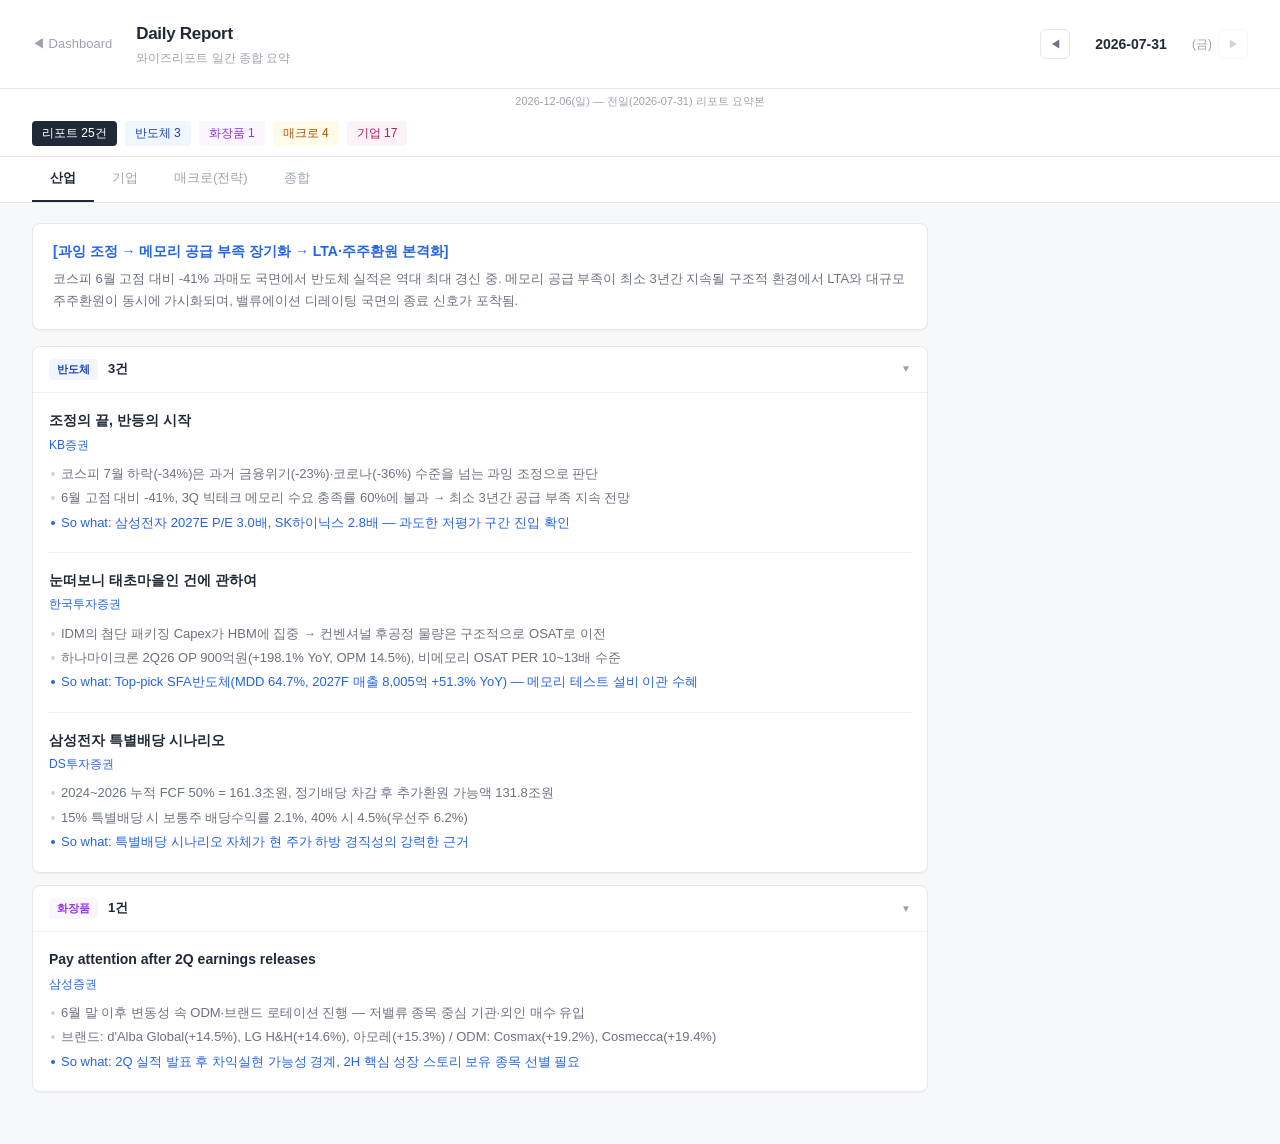
==== report.html @ 27e04c1b "daily-report: 07-31 통신·기타기업 제거 + date-note 오늘날짜 표시 Co-Authored-By: Claude Opus 4.6 <noreply@anthropi" ====
<!DOCTYPE html>
<html lang="ko">
<head>
<meta charset="UTF-8">
<meta name="viewport" content="width=device-width, initial-scale=1.0">
<title>Daily Report | Reverent Partners</title>
<style>
:root {
  --bg: #f7f8fa;
  --bg-white: #ffffff;
  --border: #e5e7eb;
  --border-light: #f0f1f3;
  --text: #1f2937;
  --text-secondary: #6b7280;
  --text-light: #9ca3af;
  --accent: #2563eb;
  --accent-light: #eff6ff;
  --accent-border: #bfdbfe;
  --red: #dc2626;
  --green: #16a34a;
  --tag-semi: #1e40af;
  --tag-semi-bg: #eff6ff;
  --tag-cosmetics: #9333ea;
  --tag-cosmetics-bg: #faf5ff;
  --tag-telecom: #0d9488;
  --tag-telecom-bg: #f0fdfa;
  --tag-macro: #b45309;
  --tag-macro-bg: #fffbeb;
  --tag-company: #be185d;
  --tag-company-bg: #fdf2f8;
  --shadow-sm: 0 1px 2px rgba(0,0,0,0.04);
  --shadow: 0 1px 3px rgba(0,0,0,0.06), 0 1px 2px rgba(0,0,0,0.04);
  --radius: 8px;
}

* { margin: 0; padding: 0; box-sizing: border-box; }

body {
  font-family: -apple-system, BlinkMacSystemFont, 'Segoe UI', 'Noto Sans KR', sans-serif;
  background: var(--bg);
  color: var(--text);
  min-height: 100vh;
  line-height: 1.6;
  -webkit-font-smoothing: antialiased;
}

::-webkit-scrollbar { width: 5px; }
::-webkit-scrollbar-track { background: transparent; }
::-webkit-scrollbar-thumb { background: #d1d5db; border-radius: 3px; }

.header {
  background: var(--bg-white);
  border-bottom: 1px solid var(--border);
  padding: 20px 32px;
  display: flex;
  align-items: center;
  gap: 24px;
  position: sticky;
  top: 0;
  z-index: 100;
}
.header h1 { font-size: 17px; font-weight: 700; color: var(--text); letter-spacing: -0.3px; }
.header .subtitle { font-size: 12px; color: var(--text-light); margin-top: 2px; }
.back-link {
  font-size: 13px;
  color: var(--text-light);
  text-decoration: none;
  display: flex;
  align-items: center;
  gap: 4px;
}
.back-link:hover { color: var(--accent); }

.date-nav {
  display: flex;
  align-items: center;
  gap: 6px;
  margin-left: auto;
}
.date-nav button {
  background: var(--bg-white);
  border: 1px solid var(--border);
  color: var(--text-secondary);
  width: 30px; height: 30px;
  border-radius: 6px;
  cursor: pointer;
  font-size: 11px;
  display: flex;
  align-items: center;
  justify-content: center;
  transition: all 0.15s;
}
.date-nav button:hover { background: var(--bg); border-color: #d1d5db; }
.date-nav button:disabled { opacity: 0.3; cursor: default; }
.date-nav .current-date { font-size: 14px; font-weight: 600; color: var(--text); min-width: 110px; text-align: center; }
.date-nav .day-label { font-size: 12px; color: var(--text-light); }
.date-note { font-size: 11px; color: var(--text-light); text-align: center; padding: 4px 32px 0; background: var(--bg-white); }

.report-meta {
  padding: 10px 32px;
  background: var(--bg-white);
  border-bottom: 1px solid var(--border);
  display: flex;
  align-items: center;
  gap: 8px;
  flex-wrap: wrap;
}
.count-badge {
  display: inline-flex;
  align-items: center;
  padding: 3px 10px;
  border-radius: 4px;
  font-size: 12px;
  font-weight: 500;
}
.count-badge.total { background: var(--text); color: #fff; }
.count-badge.semi { background: var(--tag-semi-bg); color: var(--tag-semi); }
.count-badge.cosmetics { background: var(--tag-cosmetics-bg); color: var(--tag-cosmetics); }
.count-badge.telecom { background: var(--tag-telecom-bg); color: var(--tag-telecom); }
.count-badge.macro { background: var(--tag-macro-bg); color: var(--tag-macro); }
.count-badge.company { background: var(--tag-company-bg); color: var(--tag-company); }

.tabs {
  display: flex; gap: 0;
  padding: 0 32px;
  background: var(--bg-white);
  border-bottom: 1px solid var(--border);
}
.tab {
  padding: 11px 18px;
  font-size: 13px;
  font-weight: 500;
  color: var(--text-light);
  cursor: pointer;
  border-bottom: 2px solid transparent;
  transition: all 0.15s;
  user-select: none;
}
.tab:hover { color: var(--text-secondary); }
.tab.active { color: var(--text); border-bottom-color: var(--text); font-weight: 600; }

.content { padding: 20px 32px 40px; max-width: 960px; }
.tab-panel { display: none; }
.tab-panel.active { display: block; }

.theme-bar {
  background: var(--bg-white);
  border: 1px solid var(--border);
  border-radius: var(--radius);
  padding: 16px 20px;
  margin-bottom: 16px;
  box-shadow: var(--shadow-sm);
}
.theme-bar .themes { font-size: 14px; font-weight: 700; color: var(--accent); margin-bottom: 6px; }
.theme-bar .overview { font-size: 13px; color: var(--text-secondary); line-height: 1.7; }

.section-card {
  background: var(--bg-white);
  border: 1px solid var(--border);
  border-radius: var(--radius);
  margin-bottom: 12px;
  overflow: hidden;
  box-shadow: var(--shadow-sm);
}
.section-card .card-header {
  padding: 12px 16px;
  border-bottom: 1px solid var(--border-light);
  display: flex;
  align-items: center;
  gap: 10px;
  cursor: pointer;
  user-select: none;
  transition: background 0.1s;
}
.card-header:hover { background: var(--bg); }

.sector-tag {
  padding: 2px 8px; border-radius: 4px;
  font-size: 11px; font-weight: 600;
}
.sector-tag.semi { background: var(--tag-semi-bg); color: var(--tag-semi); }
.sector-tag.cosmetics { background: var(--tag-cosmetics-bg); color: var(--tag-cosmetics); }
.sector-tag.telecom { background: var(--tag-telecom-bg); color: var(--tag-telecom); }
.sector-tag.macro { background: var(--tag-macro-bg); color: var(--tag-macro); }
.sector-tag.company { background: var(--tag-company-bg); color: var(--tag-company); }
.sector-tag.featured { background: var(--accent-light); color: var(--accent); }

.card-title { font-size: 13px; font-weight: 600; color: var(--text); flex: 1; }
.toggle-icon { color: var(--text-light); font-size: 10px; transition: transform 0.2s; }
.section-card.collapsed .toggle-icon { transform: rotate(-90deg); }
.section-card.collapsed .card-body { display: none; }
.card-body { padding: 16px; }

.report-item { margin-bottom: 16px; padding-bottom: 16px; border-bottom: 1px solid var(--border-light); }
.report-item:last-child { margin-bottom: 0; border-bottom: none; padding-bottom: 0; }
.report-title { font-size: 14px; font-weight: 600; color: var(--text); margin-bottom: 4px; }
.report-source { font-size: 12px; color: var(--accent); margin-bottom: 8px; }
.bullet {
  font-size: 13px; color: var(--text-secondary);
  padding-left: 12px; position: relative;
  margin-bottom: 3px; line-height: 1.65;
}
.bullet::before {
  content: ''; position: absolute; left: 2px; top: 9px;
  width: 4px; height: 4px; border-radius: 50%; background: #d1d5db;
}
.bullet.so-what { color: var(--accent); font-weight: 500; }
.bullet.so-what::before { background: var(--accent); }

.featured-stock {
  background: var(--bg); border: 1px solid var(--border-light);
  border-radius: 6px; padding: 14px 16px; margin-bottom: 10px;
}
.featured-stock:last-child { margin-bottom: 0; }
.stock-header { display: flex; align-items: center; gap: 8px; margin-bottom: 8px; flex-wrap: wrap; }
.stock-name { font-size: 14px; font-weight: 700; color: var(--text); }
.stock-source { font-size: 12px; color: var(--text-light); }
.stock-opinion {
  font-size: 11px; font-weight: 600; color: var(--accent);
  background: var(--accent-light); border: 1px solid var(--accent-border);
  padding: 1px 8px; border-radius: 4px;
}
.stock-body { font-size: 13px; color: var(--text-secondary); line-height: 1.75; }

.other-stocks { width: 100%; font-size: 13px; border-collapse: collapse; }
.other-stocks td { padding: 8px 10px; border-bottom: 1px solid var(--border-light); vertical-align: top; }
.other-stocks tr:last-child td { border-bottom: none; }
.stock-col { font-weight: 600; color: var(--text); white-space: nowrap; width: 100px; }
.opinion-col { color: var(--accent); white-space: nowrap; width: 120px; font-size: 12px; }
.desc-col { color: var(--text-secondary); }

.key-messages, .interpretation, .watchlist {
  background: var(--bg-white); border: 1px solid var(--border);
  border-radius: var(--radius); padding: 18px 20px;
  margin-bottom: 12px; box-shadow: var(--shadow-sm);
}
.key-messages h3, .interpretation h3, .watchlist h3 {
  font-size: 13px; font-weight: 700; color: var(--text);
  margin-bottom: 14px; padding-bottom: 8px;
  border-bottom: 1px solid var(--border-light);
  text-transform: uppercase; letter-spacing: 0.3px;
}
.key-msg-item { margin-bottom: 14px; padding-left: 12px; border-left: 2px solid var(--border); }
.key-msg-item:last-child { margin-bottom: 0; }
.msg-title { font-size: 13px; font-weight: 600; color: var(--text); margin-bottom: 3px; }
.msg-body { font-size: 12px; color: var(--text-secondary); line-height: 1.65; }

.interp-item { margin-bottom: 12px; font-size: 13px; line-height: 1.7; color: var(--text-secondary); }
.interp-item:last-child { margin-bottom: 0; }
.interp-topic { font-weight: 600; color: var(--text); }

.checkpoints {
  margin-top: 14px; padding: 12px 14px;
  background: var(--accent-light); border-radius: 6px;
  border: 1px solid var(--accent-border);
}
.checkpoints h4 { font-size: 12px; font-weight: 600; color: var(--accent); margin-bottom: 8px; }
.checkpoint-item {
  font-size: 12px; color: var(--text-secondary);
  margin-bottom: 4px; padding-left: 10px;
  position: relative; line-height: 1.6;
}
.checkpoint-item::before {
  content: ''; position: absolute; left: 0; top: 8px;
  width: 4px; height: 4px; border-radius: 1px; background: var(--accent);
}

.watch-item {
  font-size: 13px; color: var(--text-secondary);
  margin-bottom: 6px; padding-left: 12px;
  position: relative; line-height: 1.6;
}
.watch-item::before {
  content: ''; position: absolute; left: 0; top: 9px;
  width: 5px; height: 5px; border-radius: 50%; background: var(--text-light);
}

.macro-content { font-size: 13px; line-height: 1.75; color: var(--text-secondary); }
.macro-bullet { margin-bottom: 10px; padding-left: 12px; position: relative; }
.macro-bullet::before {
  content: ''; position: absolute; left: 1px; top: 9px;
  width: 5px; height: 5px; border-radius: 50%; background: #d97706;
}

.loading, .empty-state { text-align: center; padding: 60px 20px; color: var(--text-light); font-size: 13px; }
.spinner {
  width: 20px; height: 20px;
  border: 2px solid var(--border); border-top-color: var(--text-secondary);
  border-radius: 50%; animation: spin 0.7s linear infinite;
  margin: 0 auto 10px;
}
@keyframes spin { to { transform: rotate(360deg); } }

.broker-table {
  width: 100%;
  font-size: 12px;
  border-collapse: collapse;
  margin-top: 10px;
}
.broker-table th {
  text-align: left;
  padding: 6px 8px;
  background: var(--bg);
  border-bottom: 1px solid var(--border);
  font-weight: 600;
  color: var(--text);
  font-size: 11px;
}
.broker-table td {
  padding: 5px 8px;
  border-bottom: 1px solid var(--border-light);
  color: var(--text-secondary);
  font-size: 12px;
}
.broker-table tr:last-child td { border-bottom: none; }

.bold { font-weight: 600; color: var(--text); }
</style>
</head>
<body>

<div class="header">
  <a href="index.html" class="back-link">&#9664; Dashboard</a>
  <div>
    <h1>Daily Report</h1>
    <div class="subtitle">와이즈리포트 일간 종합 요약</div>
  </div>
  <div class="date-nav">
    <button id="btn-prev" title="이전 날짜">&#9664;</button>
    <span class="current-date" id="current-date">-</span>
    <span class="day-label" id="day-label"></span>
    <button id="btn-next" title="다음 날짜">&#9654;</button>
  </div>
</div>

<div class="date-note" id="date-note"></div>
<div class="report-meta" id="report-meta"></div>

<div class="tabs" id="tabs">
  <div class="tab active" data-tab="industry">산업</div>
  <div class="tab" data-tab="company">기업</div>
  <div class="tab" data-tab="macro">매크로(전략)</div>
  <div class="tab" data-tab="summary">종합</div>
</div>

<div class="content">
  <div id="loading" class="loading">
    <div class="spinner"></div>
    데이터를 불러오는 중...
  </div>
  <div id="empty" class="empty-state" style="display:none">리포트 데이터가 없습니다.</div>
  <div id="theme-bar" class="theme-bar" style="display:none"></div>
  <div id="panel-industry" class="tab-panel active"></div>
  <div id="panel-company" class="tab-panel"></div>
  <div id="panel-macro" class="tab-panel"></div>
  <div id="panel-summary" class="tab-panel"></div>
</div>

<script>
const DAY_NAMES = ['일', '월', '화', '수', '목', '금', '토'];
let dates = [];
let currentIdx = 0;
let currentReport = null;

async function init() {
  try {
    const res = await fetch('./daily-report/index.json');
    const data = await res.json();
    dates = data.dates || [];
    if (dates.length === 0) {
      document.getElementById('loading').style.display = 'none';
      document.getElementById('empty').style.display = 'block';
      return;
    }
    currentIdx = 0;
    await loadReport(dates[currentIdx]);
  } catch (e) {
    document.getElementById('loading').innerHTML = '데이터 로드 실패: ' + e.message;
  }
}

async function loadReport(date) {
  document.getElementById('loading').style.display = 'block';
  document.getElementById('empty').style.display = 'none';
  document.getElementById('theme-bar').style.display = 'none';
  clearPanels();
  try {
    const res = await fetch('./daily-report/' + date + '.md');
    if (!res.ok) throw new Error('Report not found: ' + date);
    const content = await res.text();
    currentReport = parseReport(content);
    renderReport(currentReport, date);
  } catch (e) {
    document.getElementById('loading').innerHTML = 'Report load failed: ' + e.message;
  }
}

function clearPanels() {
  ['industry', 'company', 'macro', 'summary'].forEach(id => {
    document.getElementById('panel-' + id).innerHTML = '';
  });
}

function parseReport(md) {
  const report = {
    meta: '', themes: '', overview: '',
    industry: [], macro: [], featured: [], otherStocks: [],
    keyMessages: [], interpretation: [], checkpoints: [], watchlist: [],
    raw: md
  };

  const metaMatch = md.match(/^>\s*(.+)$/m);
  if (metaMatch) report.meta = metaMatch[1].trim();

  const mainSections = md.split(/━{5,}/);
  let sectionA = '', sectionB = '', sectionC = '', sectionD = '';
  for (const sec of mainSections) {
    if (/A\)\s*오늘\s*리포트/.test(sec)) sectionA = sec;
    else if (/B\)\s*Key\s*Messages/.test(sec)) sectionB = sec;
    else if (/C\)\s*BMN\s*Interpretation/.test(sec)) sectionC = sec;
    else if (/D\)\s*Tomorrow\s*Watchlist/.test(sec)) sectionD = sec;
  }

  const themeMatch = sectionA.match(/\*\*\[(.+?)\]\*\*/);
  if (themeMatch) report.themes = themeMatch[1];

  const themeEnd = sectionA.indexOf(']**');
  if (themeEnd > -1) {
    const afterTheme = sectionA.substring(themeEnd + 3);
    const firstSub = afterTheme.indexOf('▸');
    if (firstSub > -1) {
      const ov = afterTheme.substring(0, firstSub).trim();
      const lines = ov.split('\n').filter(l => l.trim() && !l.startsWith('#') && !l.startsWith('>') && !l.startsWith('[REPORT]'));
      report.overview = lines.join(' ').trim();
    }
  }

  const subsections = sectionA.split(/(?=▸\s)/);
  for (const sub of subsections) {
    if (!sub.startsWith('▸')) continue;
    const fl = sub.split('\n')[0];
    if (/산업/.test(fl) && /반도체|화장품|통신/.test(fl)) {
      let sector = '반도체';
      if (/화장품/.test(fl)) sector = '화장품';
      if (/통신/.test(fl)) sector = '통신';
      report.industry.push(...parseIndustrySection(sub, sector));
    } else if (/매크로|전략/.test(fl)) {
      report.macro = parseMacroSection(sub);
    } else if (/기업.*특징주|기업.*선별/.test(fl)) {
      report.featured = parseFeaturedStocks(sub);
    } else if (/기타\s*기업/.test(fl)) {
      report.otherStocks = parseOtherStocks(sub);
    } else if (/기업/.test(fl)) {
      if (sub.includes('특징주')) report.featured = parseFeaturedStocks(sub);
      else report.otherStocks.push(...parseOtherStocks(sub));
    }
  }

  if (report.industry.length === 0 && report.macro.length === 0 && sectionA) {
    const p = parseOlderFormat(sectionA);
    report.industry = p.industry; report.macro = p.macro;
    report.featured = p.featured; report.otherStocks = p.otherStocks;
  }

  if (sectionB) report.keyMessages = parseKeyMessages(sectionB);
  if (sectionC) {
    const d = parseInterpretation(sectionC);
    report.interpretation = d.items; report.checkpoints = d.checkpoints;
  }
  if (sectionD) report.watchlist = parseWatchlist(sectionD);
  return report;
}

function parseIndustrySection(text, sector) {
  const items = [];
  const parts = text.split(/\n\*\*(?!·)/);
  for (let i = 1; i < parts.length; i++) {
    const block = '**' + parts[i];
    const m = block.match(/\*\*(.+?)\*\*\s*(?:\((.+?)\))?/);
    if (!m) continue;
    const bullets = [];
    for (const line of block.split('\n').slice(1)) {
      const t = line.trim();
      if (t.startsWith('·') || t.startsWith('•') || t.startsWith('-'))
        bullets.push(t.replace(/^[·•\-]\s*/, ''));
    }
    items.push({ sector, title: m[1].trim(), source: m[2] ? m[2].trim() : '', bullets });
  }
  return items;
}

function parseMacroSection(text) {
  const bullets = []; let cur = '';
  for (const line of text.split('\n')) {
    const t = line.trim();
    if (t.startsWith('·') || t.startsWith('•')) {
      if (cur) bullets.push(cur);
      cur = t.replace(/^[·•]\s*/, '');
    } else if (cur && t) cur += ' ' + t;
  }
  if (cur) bullets.push(cur);
  return bullets;
}

function parseFeaturedStocks(text) {
  const stocks = [];
  const parts = text.split(/\n(?=(?:#{1,4}\s+)?\*\*[^*]+\*\*\s*\([^)]+\)\s*[—\-])/);
  for (let i = 1; i < parts.length; i++) {
    const block = parts[i];
    const firstLine = block.split('\n')[0];
    const m = firstLine.match(/\*\*(.+?)\*\*\s*\((.+?)\)\s*(?:[—\-]\s*(.+))?$/);
    if (!m) continue;
    const name = m[1].trim();
    if (name.startsWith('핵심') || name.startsWith('[')) continue;
    const bullets = [], tableRows = [];
    let curPara = [], paragraphs = [];
    for (const line of block.split('\n').slice(1)) {
      const t = line.trim();
      if (t.startsWith('·') || t.startsWith('•') || t.startsWith('- ')) {
        if (curPara.length) { paragraphs.push(curPara.join(' ')); curPara = []; }
        bullets.push(t.replace(/^[·•]\s*/, '').replace(/^-\s+/, ''));
      } else if (t.startsWith('|') && t.split('|').length >= 3) {
        if (curPara.length) { paragraphs.push(curPara.join(' ')); curPara = []; }
        tableRows.push(t);
      } else if (t === '') {
        if (curPara.length) { paragraphs.push(curPara.join(' ')); curPara = []; }
      } else if (!t.startsWith('(현재가')) {
        curPara.push(t);
      }
    }
    if (curPara.length) paragraphs.push(curPara.join(' '));
    let table = null;
    const dataRows = tableRows.filter(r => !/^\|[\s\-:|]+\|$/.test(r));
    if (dataRows.length >= 2) {
      table = dataRows.map(r => r.split('|').filter(c => c.trim()).map(c => c.trim()));
    }
    stocks.push({ name, source: m[2].trim(), opinion: m[3]?m[3].trim():'', bullets, paragraphs, table });
  }
  return stocks;
}

function parseOtherStocks(text) {
  const stocks = [];
  for (const line of text.split('\n').slice(1)) {
    const t = line.trim();
    if (!t || t.startsWith('▸')) continue;
    const p = t.split('|').map(s => s.trim());
    if (p.length >= 2) stocks.push({ name: p[0], opinion: p.length>=3?p[1]:'', desc: p[p.length-1], source:'' });
  }
  return stocks;
}

function parseOlderFormat(text) {
  const r = { industry: [], macro: [], featured: [], otherStocks: [] };
  const numbered = text.split(/\n\d+\.\s*\[/);
  for (let i = 1; i < numbered.length; i++) {
    const block = '[' + numbered[i];
    const tm = block.match(/^\[(.+?)\]/);
    if (!tm) continue;
    const tag = tm[1], content = block.substring(block.indexOf(']')+1).trim();
    const fl = content.split('\n')[0];
    const body = content.split('\n').slice(1).filter(l=>l.trim()).map(l=>l.trim()).join(' ');
    if (/반도체|소부장/.test(tag) && !/기업/.test(tag))
      r.industry.push({ sector:'반도체', title:fl.replace(/[↔]/g,' / '), source:'', bullets:body.split(/(?<=\.\s)/).filter(p=>p.trim()).slice(0,5) });
    else if (/매크로|전략/.test(tag)) r.macro.push(fl+' — '+body.substring(0,200));
    else if (/기업/.test(tag)) r.featured.push({ name:fl.split(':')[0].replace(/[*]/g,'').trim(), source:'', opinion:'', body:body.substring(0,400) });
  }
  return r;
}

function parseKeyMessages(text) {
  const items = [];
  const parts = text.split(/\n\d+\.\s*\*\*/);
  for (let i = 1; i < parts.length; i++) {
    const block = '**' + parts[i];
    const m = block.match(/\*\*(.+?)\*\*/);
    if (!m) continue;
    const body = block.substring(block.indexOf('**',2)+2).trim().split('\n').filter(l=>l.trim()).map(l=>l.trim()).join(' ');
    items.push({ title: m[1], body });
  }
  return items;
}

function parseInterpretation(text) {
  const items = [], checkpoints = [];
  const ci = text.indexOf('체크포인트');
  const main = ci>-1?text.substring(0,ci):text;
  const chk = ci>-1?text.substring(ci):'';
  const parts = main.split(/\n[•·]\s*\*\*/);
  for (let i=1;i<parts.length;i++) {
    const block = '**'+parts[i];
    const m = block.match(/\*\*(.+?)\*\*:?\s*/);
    if (!m) continue;
    const rest = block.substring(block.indexOf('**',2)+2).replace(/^:?\s*/,'').trim().split('\n').filter(l=>l.trim()).map(l=>l.trim()).join(' ');
    items.push({ topic: m[1], text: rest });
  }
  if (chk) {
    for (const line of chk.split('\n')) {
      const m = line.match(/^\d+\.\s*\*\*(.+?)\*\*:?\s*(.*)$/);
      if (m) checkpoints.push(m[1]+': '+m[2]);
    }
  }
  return { items, checkpoints };
}

function parseWatchlist(text) {
  const items = [];
  for (const line of text.split('\n')) {
    const m = line.match(/^\d+\.\s*\*\*(.+?)\*\*:?\s*(.*)$/);
    if (m) items.push(m[1]+': '+m[2]);
  }
  return items;
}

function renderReport(r, date) {
  document.getElementById('loading').style.display = 'none';
  const d = new Date(date + 'T00:00:00');
  document.getElementById('current-date').textContent = date;
  document.getElementById('day-label').textContent = '(' + DAY_NAMES[d.getDay()] + ')';
  var today = new Date();
  var ty = today.getFullYear(), tm = String(today.getMonth()+1).padStart(2,'0'), td = String(today.getDate()).padStart(2,'0');
  document.getElementById('date-note').textContent = ty+'-'+tm+'-'+td + '(' + DAY_NAMES[today.getDay()] + ') — 전일(' + date + ') 리포트 요약본';
  document.getElementById('btn-prev').disabled = currentIdx >= dates.length - 1;
  document.getElementById('btn-next').disabled = currentIdx <= 0;
  renderMeta(r.meta);
  if (r.themes || r.overview) {
    const bar = document.getElementById('theme-bar');
    bar.style.display = 'block';
    bar.innerHTML = (r.themes ? '<div class="themes">[' + esc(r.themes) + ']</div>' : '') +
      (r.overview ? '<div class="overview">' + boldify(esc(r.overview)) + '</div>' : '');
  }
  renderIndustry(r); renderCompany(r); renderMacro(r); renderSummary(r);
}

function renderMeta(meta) {
  const el = document.getElementById('report-meta');
  if (!meta) { el.innerHTML = ''; return; }
  const tm = meta.match(/리포트\s*(\d+)건/);
  const badges = [];
  if (tm) badges.push('<span class="count-badge total">리포트 '+tm[1]+'건</span>');
  const sectors = [
    {re:/반도체\s*(\d+)/,cls:'semi',name:'반도체'},{re:/화장품\s*(\d+)/,cls:'cosmetics',name:'화장품'},
    {re:/통신\s*(\d+)/,cls:'telecom',name:'통신'},{re:/매크로[+\s]?(?:전략)?\s*(\d+)/,cls:'macro',name:'매크로'},
    {re:/기업[^0-9]*(\d+)/,cls:'company',name:'기업'},
  ];
  for (const s of sectors) { const m=meta.match(s.re); if(m) badges.push('<span class="count-badge '+s.cls+'">'+s.name+' '+m[1]+'</span>'); }
  el.innerHTML = badges.join('');
}

function renderIndustry(r) {
  const panel = document.getElementById('panel-industry');
  if (r.industry.length === 0) { panel.innerHTML = '<div class="empty-state">산업 리포트 없음</div>'; return; }
  const bySector = {};
  for (const item of r.industry) { if (!bySector[item.sector]) bySector[item.sector]=[]; bySector[item.sector].push(item); }
  let html = '';
  for (const [sector, items] of Object.entries(bySector)) {
    const tc = sector==='반도체'?'semi':sector==='화장품'?'cosmetics':'telecom';
    html += '<div class="section-card"><div class="card-header" onclick="toggleCard(this)">';
    html += '<span class="sector-tag '+tc+'">'+esc(sector)+'</span>';
    html += '<span class="card-title">'+items.length+'건</span><span class="toggle-icon">&#9660;</span></div>';
    html += '<div class="card-body">';
    for (const item of items) {
      html += '<div class="report-item"><div class="report-title">'+boldify(esc(item.title))+'</div>';
      if (item.source) html += '<div class="report-source">'+esc(item.source)+'</div>';
      for (const b of item.bullets) {
        html += '<div class="bullet'+(/^So what/i.test(b)?' so-what':'')+'">'+boldify(esc(b))+'</div>';
      }
      html += '</div>';
    }
    html += '</div></div>';
  }
  panel.innerHTML = html;
}

function renderCompany(r) {
  const panel = document.getElementById('panel-company');
  let html = '';
  if (r.featured.length > 0) {
    html += '<div class="section-card"><div class="card-header" onclick="toggleCard(this)">';
    html += '<span class="sector-tag featured">특징주</span>';
    html += '<span class="card-title">'+r.featured.length+'개 선별</span><span class="toggle-icon">&#9660;</span></div>';
    html += '<div class="card-body">';
    for (const s of r.featured) {
      html += '<div class="featured-stock"><div class="stock-header">';
      html += '<span class="stock-name">'+esc(s.name)+'</span>';
      if (s.source) html += '<span class="stock-source">('+esc(s.source)+')</span>';
      if (s.opinion) html += '<span class="stock-opinion">'+esc(s.opinion)+'</span>';
      html += '</div>';
      if (s.bullets && s.bullets.length > 0) {
        for (const b of s.bullets) html += '<div class="bullet'+(/^So what/i.test(b)?' so-what':'')+'">'+boldify(esc(b))+'</div>';
      }
      if (s.paragraphs && s.paragraphs.length > 0) {
        for (const p of s.paragraphs) html += '<div class="bullet">'+boldify(esc(p))+'</div>';
      }
      if (s.table && s.table.length >= 2) {
        html += '<table class="broker-table"><thead><tr>';
        for (const h of s.table[0]) html += '<th>'+esc(h)+'</th>';
        html += '</tr></thead><tbody>';
        for (let ti=1;ti<s.table.length;ti++) {
          html += '<tr>';
          for (const c of s.table[ti]) html += '<td>'+boldify(esc(c))+'</td>';
          html += '</tr>';
        }
        html += '</tbody></table>';
      }
      html += '</div>';
    }
    html += '</div></div>';
  }
  if (r.otherStocks.length > 0) {
    html += '<div class="section-card"><div class="card-header" onclick="toggleCard(this)">';
    html += '<span class="sector-tag company">기타</span>';
    html += '<span class="card-title">'+r.otherStocks.length+'건</span><span class="toggle-icon">&#9660;</span></div>';
    html += '<div class="card-body"><table class="other-stocks">';
    for (const s of r.otherStocks) {
      html += '<tr><td class="stock-col">'+esc(s.name)+'</td><td class="opinion-col">'+esc(s.opinion)+'</td><td class="desc-col">'+boldify(esc(s.desc))+'</td></tr>';
    }
    html += '</table></div></div>';
  }
  if (!html) html = '<div class="empty-state">기업 리포트 없음</div>';
  panel.innerHTML = html;
}

function renderMacro(r) {
  const panel = document.getElementById('panel-macro');
  if (r.macro.length === 0) { panel.innerHTML = '<div class="empty-state">매크로 리포트 없음</div>'; return; }
  let html = '<div class="section-card"><div class="card-header" onclick="toggleCard(this)">';
  html += '<span class="sector-tag macro">매크로+전략</span>';
  html += '<span class="card-title">'+r.macro.length+'건 통합</span><span class="toggle-icon">&#9660;</span></div>';
  html += '<div class="card-body"><div class="macro-content">';
  for (const item of r.macro) html += '<div class="macro-bullet">'+boldify(esc(item))+'</div>';
  html += '</div></div></div>';
  panel.innerHTML = html;
}

function renderSummary(r) {
  const panel = document.getElementById('panel-summary');
  let html = '';
  if (r.keyMessages.length > 0) {
    html += '<div class="key-messages"><h3>Key Messages</h3>';
    for (const msg of r.keyMessages) {
      html += '<div class="key-msg-item"><div class="msg-title">'+boldify(esc(msg.title))+'</div>';
      html += '<div class="msg-body">'+boldify(esc(msg.body))+'</div></div>';
    }
    html += '</div>';
  }
  if (r.interpretation.length > 0) {
    html += '<div class="interpretation"><h3>BMN Interpretation</h3>';
    for (const item of r.interpretation) {
      html += '<div class="interp-item"><span class="interp-topic">'+esc(item.topic)+':</span> '+boldify(esc(item.text))+'</div>';
    }
    if (r.checkpoints.length > 0) {
      html += '<div class="checkpoints"><h4>체크포인트</h4>';
      for (const cp of r.checkpoints) html += '<div class="checkpoint-item">'+boldify(esc(cp))+'</div>';
      html += '</div>';
    }
    html += '</div>';
  }
  if (r.watchlist.length > 0) {
    html += '<div class="watchlist"><h3>Tomorrow Watchlist</h3>';
    for (const item of r.watchlist) html += '<div class="watch-item">'+boldify(esc(item))+'</div>';
    html += '</div>';
  }
  if (!html) html = '<div class="empty-state">종합 데이터 없음</div>';
  panel.innerHTML = html;
}

function esc(s) { return s ? s.replace(/&/g,'&amp;').replace(/</g,'&lt;').replace(/>/g,'&gt;') : ''; }
function boldify(s) { return s.replace(/\*\*(.+?)\*\*/g, '<span class="bold">$1</span>'); }
function toggleCard(h) { h.parentElement.classList.toggle('collapsed'); }

document.getElementById('tabs').addEventListener('click', (e) => {
  const tab = e.target.closest('.tab');
  if (!tab) return;
  document.querySelectorAll('.tab').forEach(t => t.classList.remove('active'));
  document.querySelectorAll('.tab-panel').forEach(p => p.classList.remove('active'));
  tab.classList.add('active');
  document.getElementById('panel-' + tab.dataset.tab).classList.add('active');
});

document.getElementById('btn-prev').addEventListener('click', () => {
  if (currentIdx < dates.length - 1) { currentIdx++; loadReport(dates[currentIdx]); }
});
document.getElementById('btn-next').addEventListener('click', () => {
  if (currentIdx > 0) { currentIdx--; loadReport(dates[currentIdx]); }
});
document.addEventListener('keydown', (e) => {
  if (e.key === 'ArrowLeft') document.getElementById('btn-prev').click();
  if (e.key === 'ArrowRight') document.getElementById('btn-next').click();
});

init();
</script>
</body>
</html>
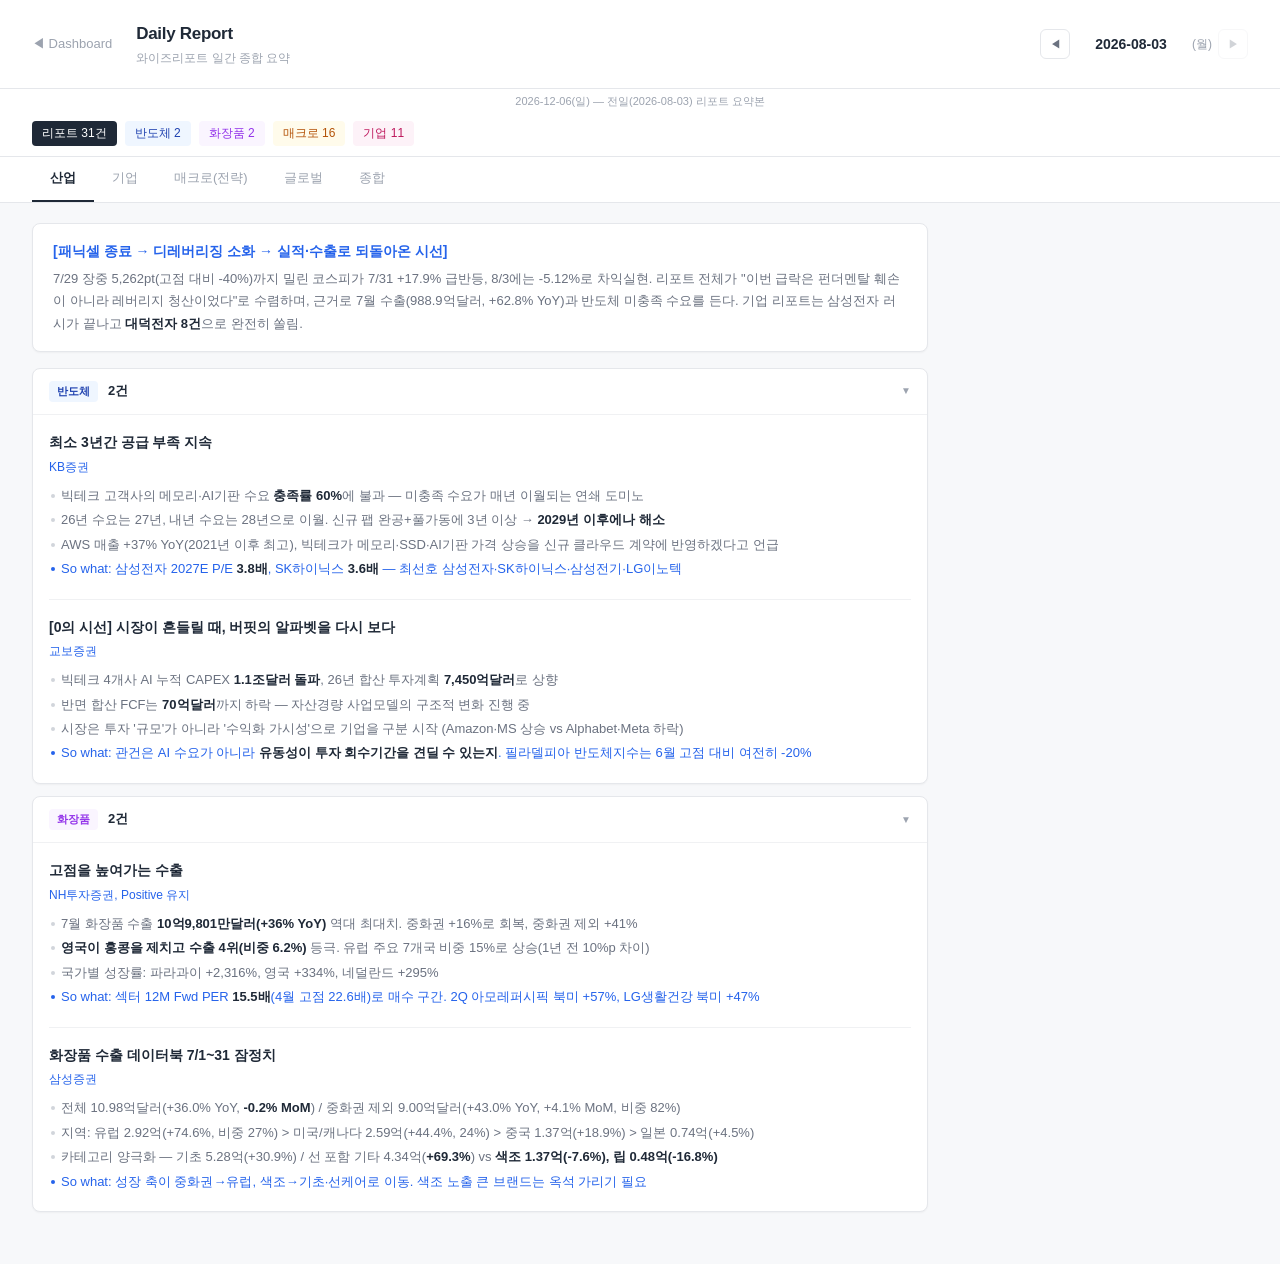
==== commit e4a33ce4: "feat: add global tab, parsing, and rendering for dashboard Sync from local dashboard — adds 글로벌 sect" ====
--- a/report.html
+++ b/report.html
@@ -28,6 +28,8 @@
   --tag-macro-bg: #fffbeb;
   --tag-company: #be185d;
   --tag-company-bg: #fdf2f8;
+  --tag-global: #0369a1;
+  --tag-global-bg: #f0f9ff;
   --shadow-sm: 0 1px 2px rgba(0,0,0,0.04);
   --shadow: 0 1px 3px rgba(0,0,0,0.06), 0 1px 2px rgba(0,0,0,0.04);
   --radius: 8px;
@@ -119,6 +121,7 @@
 .count-badge.telecom { background: var(--tag-telecom-bg); color: var(--tag-telecom); }
 .count-badge.macro { background: var(--tag-macro-bg); color: var(--tag-macro); }
 .count-badge.company { background: var(--tag-company-bg); color: var(--tag-company); }
+.count-badge.global { background: var(--tag-global-bg); color: var(--tag-global); }
 
 .tabs {
   display: flex; gap: 0;
@@ -183,6 +186,7 @@
 .sector-tag.telecom { background: var(--tag-telecom-bg); color: var(--tag-telecom); }
 .sector-tag.macro { background: var(--tag-macro-bg); color: var(--tag-macro); }
 .sector-tag.company { background: var(--tag-company-bg); color: var(--tag-company); }
+.sector-tag.global { background: var(--tag-global-bg); color: var(--tag-global); }
 .sector-tag.featured { background: var(--accent-light); color: var(--accent); }
 
 .card-title { font-size: 13px; font-weight: 600; color: var(--text); flex: 1; }
@@ -315,6 +319,32 @@
 .broker-table tr:last-child td { border-bottom: none; }
 
 .bold { font-weight: 600; color: var(--text); }
+
+/* ── Mobile ── */
+@media (max-width: 680px) {
+  .header {
+    flex-direction: column;
+    align-items: center;
+    padding: 14px 16px;
+    gap: 10px;
+    text-align: center;
+  }
+  .header h1 { font-size: 15px; }
+  .header .subtitle { font-size: 11px; }
+  .date-nav { margin-left: 0; }
+  .date-note { padding: 4px 16px 0; font-size: 10px; }
+  .report-meta { padding: 8px 16px; justify-content: center; }
+  .tabs { padding: 0 12px; }
+  .tab { padding: 10px 12px; font-size: 12px; }
+  .content { padding: 14px 16px 32px; }
+  .theme-bar { padding: 12px 14px; }
+  .theme-bar .themes { font-size: 13px; }
+  .theme-bar .overview { font-size: 12px; }
+  .section-card .card-header { padding: 10px 12px; }
+  .card-body { padding: 12px; }
+  .featured-stock { padding: 10px 12px; }
+  .key-messages, .interpretation, .watchlist { padding: 14px 16px; }
+}
 </style>
 </head>
 <body>
@@ -340,6 +370,7 @@
   <div class="tab active" data-tab="industry">산업</div>
   <div class="tab" data-tab="company">기업</div>
   <div class="tab" data-tab="macro">매크로(전략)</div>
+  <div class="tab" data-tab="global">글로벌</div>
   <div class="tab" data-tab="summary">종합</div>
 </div>
 
@@ -353,6 +384,7 @@
   <div id="panel-industry" class="tab-panel active"></div>
   <div id="panel-company" class="tab-panel"></div>
   <div id="panel-macro" class="tab-panel"></div>
+  <div id="panel-global" class="tab-panel"></div>
   <div id="panel-summary" class="tab-panel"></div>
 </div>
 
@@ -396,7 +428,7 @@
 }
 
 function clearPanels() {
-  ['industry', 'company', 'macro', 'summary'].forEach(id => {
+  ['industry', 'company', 'macro', 'global', 'summary'].forEach(id => {
     document.getElementById('panel-' + id).innerHTML = '';
   });
 }
@@ -404,7 +436,7 @@
 function parseReport(md) {
   const report = {
     meta: '', themes: '', overview: '',
-    industry: [], macro: [], featured: [], otherStocks: [],
+    industry: [], macro: [], global: [], featured: [], otherStocks: [],
     keyMessages: [], interpretation: [], checkpoints: [], watchlist: [],
     raw: md
   };
@@ -444,6 +476,8 @@
       if (/화장품/.test(fl)) sector = '화장품';
       if (/통신/.test(fl)) sector = '통신';
       report.industry.push(...parseIndustrySection(sub, sector));
+    } else if (/글로벌/.test(fl)) {
+      report.global.push(...parseIndustrySection(sub, '글로벌'));
     } else if (/매크로|전략/.test(fl)) {
       report.macro = parseMacroSection(sub);
     } else if (/기업.*특징주|기업.*선별/.test(fl)) {
@@ -629,7 +663,7 @@
     bar.innerHTML = (r.themes ? '<div class="themes">[' + esc(r.themes) + ']</div>' : '') +
       (r.overview ? '<div class="overview">' + boldify(esc(r.overview)) + '</div>' : '');
   }
-  renderIndustry(r); renderCompany(r); renderMacro(r); renderSummary(r);
+  renderIndustry(r); renderCompany(r); renderMacro(r); renderGlobal(r); renderSummary(r);
 }
 
 function renderMeta(meta) {
@@ -641,7 +675,7 @@
   const sectors = [
     {re:/반도체\s*(\d+)/,cls:'semi',name:'반도체'},{re:/화장품\s*(\d+)/,cls:'cosmetics',name:'화장품'},
     {re:/통신\s*(\d+)/,cls:'telecom',name:'통신'},{re:/매크로[+\s]?(?:전략)?\s*(\d+)/,cls:'macro',name:'매크로'},
-    {re:/기업[^0-9]*(\d+)/,cls:'company',name:'기업'},
+    {re:/글로벌\s*(\d+)/,cls:'global',name:'글로벌'},{re:/기업[^0-9]*(\d+)/,cls:'company',name:'기업'},
   ];
   for (const s of sectors) { const m=meta.match(s.re); if(m) badges.push('<span class="count-badge '+s.cls+'">'+s.name+' '+m[1]+'</span>'); }
   el.innerHTML = badges.join('');
@@ -733,6 +767,25 @@
   panel.innerHTML = html;
 }
 
+function renderGlobal(r) {
+  const panel = document.getElementById('panel-global');
+  if (r.global.length === 0) { panel.innerHTML = '<div class="empty-state">글로벌 리포트 없음</div>'; return; }
+  let html = '<div class="section-card"><div class="card-header" onclick="toggleCard(this)">';
+  html += '<span class="sector-tag global">글로벌</span>';
+  html += '<span class="card-title">'+r.global.length+'건</span><span class="toggle-icon">&#9660;</span></div>';
+  html += '<div class="card-body">';
+  for (const item of r.global) {
+    html += '<div class="report-item"><div class="report-title">'+boldify(esc(item.title))+'</div>';
+    if (item.source) html += '<div class="report-source">'+esc(item.source)+'</div>';
+    for (const b of item.bullets) {
+      html += '<div class="bullet'+(/^So what/i.test(b)?' so-what':'')+'">'+boldify(esc(b))+'</div>';
+    }
+    html += '</div>';
+  }
+  html += '</div></div>';
+  panel.innerHTML = html;
+}
+
 function renderSummary(r) {
   const panel = document.getElementById('panel-summary');
   let html = '';
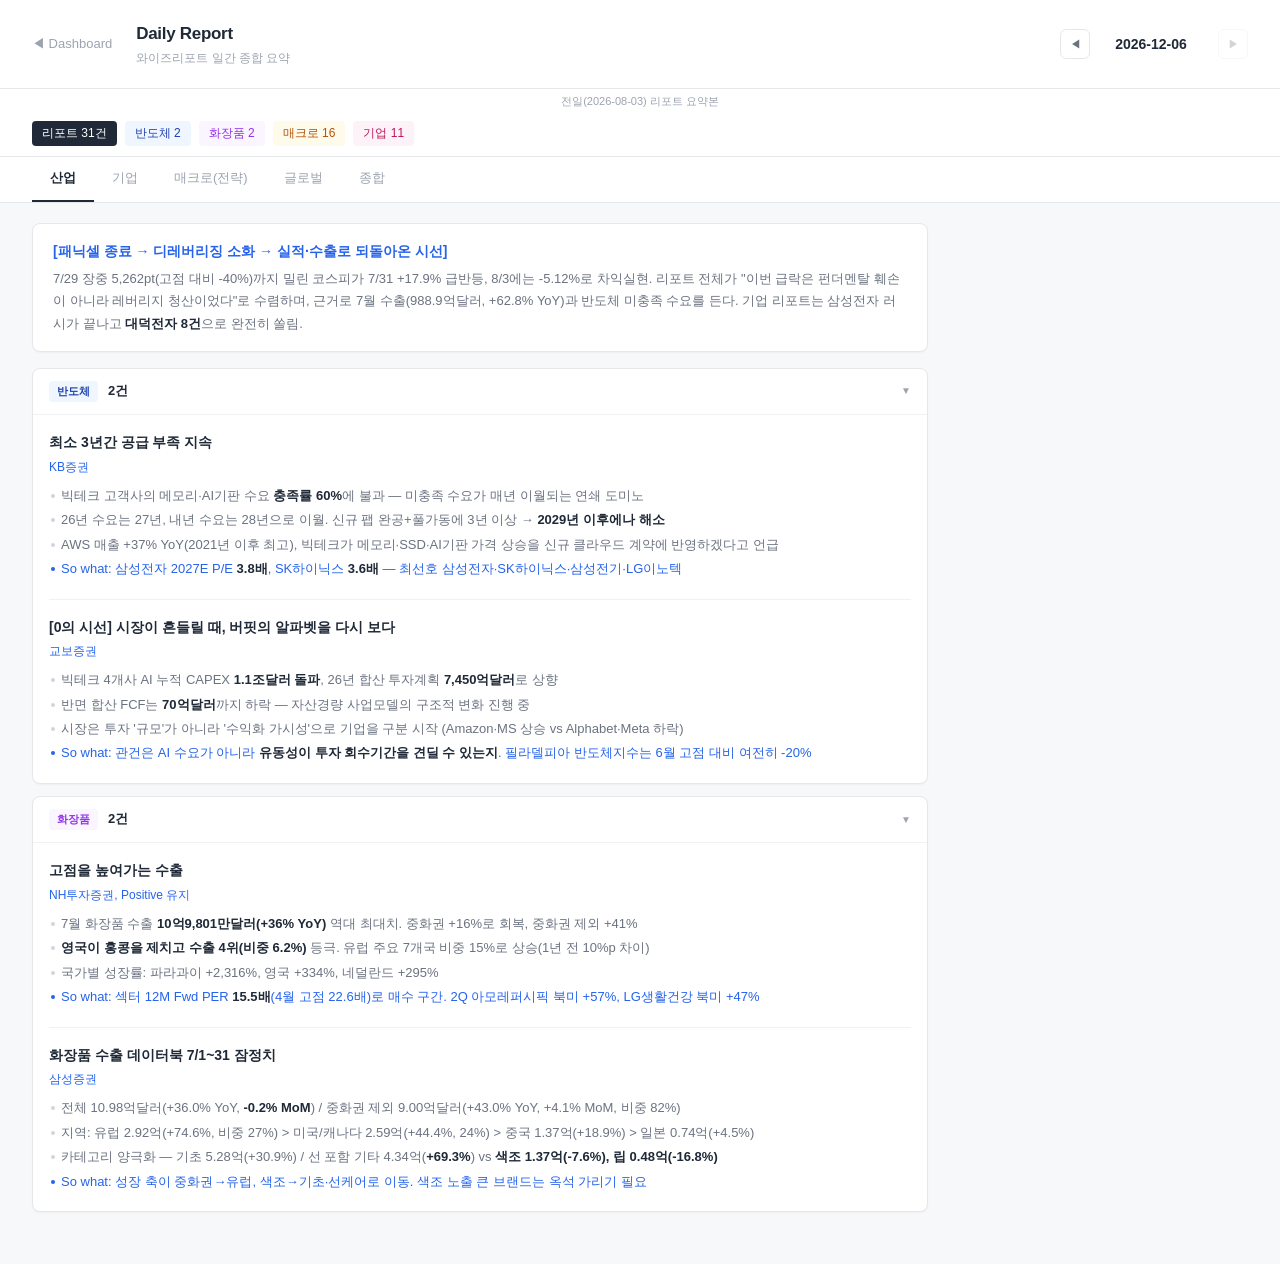
==== commit 8c8743b3: "fix: date-note format — today at top right, report date in subtitle Co-Authored-By: Claude Opus 4.6 " ====
--- a/report.html
+++ b/report.html
@@ -648,12 +648,11 @@
 
 function renderReport(r, date) {
   document.getElementById('loading').style.display = 'none';
-  const d = new Date(date + 'T00:00:00');
-  document.getElementById('current-date').textContent = date;
-  document.getElementById('day-label').textContent = '(' + DAY_NAMES[d.getDay()] + ')';
   var today = new Date();
   var ty = today.getFullYear(), tm = String(today.getMonth()+1).padStart(2,'0'), td = String(today.getDate()).padStart(2,'0');
-  document.getElementById('date-note').textContent = ty+'-'+tm+'-'+td + '(' + DAY_NAMES[today.getDay()] + ') — 전일(' + date + ') 리포트 요약본';
+  document.getElementById('current-date').textContent = ty+'-'+tm+'-'+td;
+  document.getElementById('day-label').textContent = '';
+  document.getElementById('date-note').textContent = '전일(' + date + ') 리포트 요약본';
   document.getElementById('btn-prev').disabled = currentIdx >= dates.length - 1;
   document.getElementById('btn-next').disabled = currentIdx <= 0;
   renderMeta(r.meta);
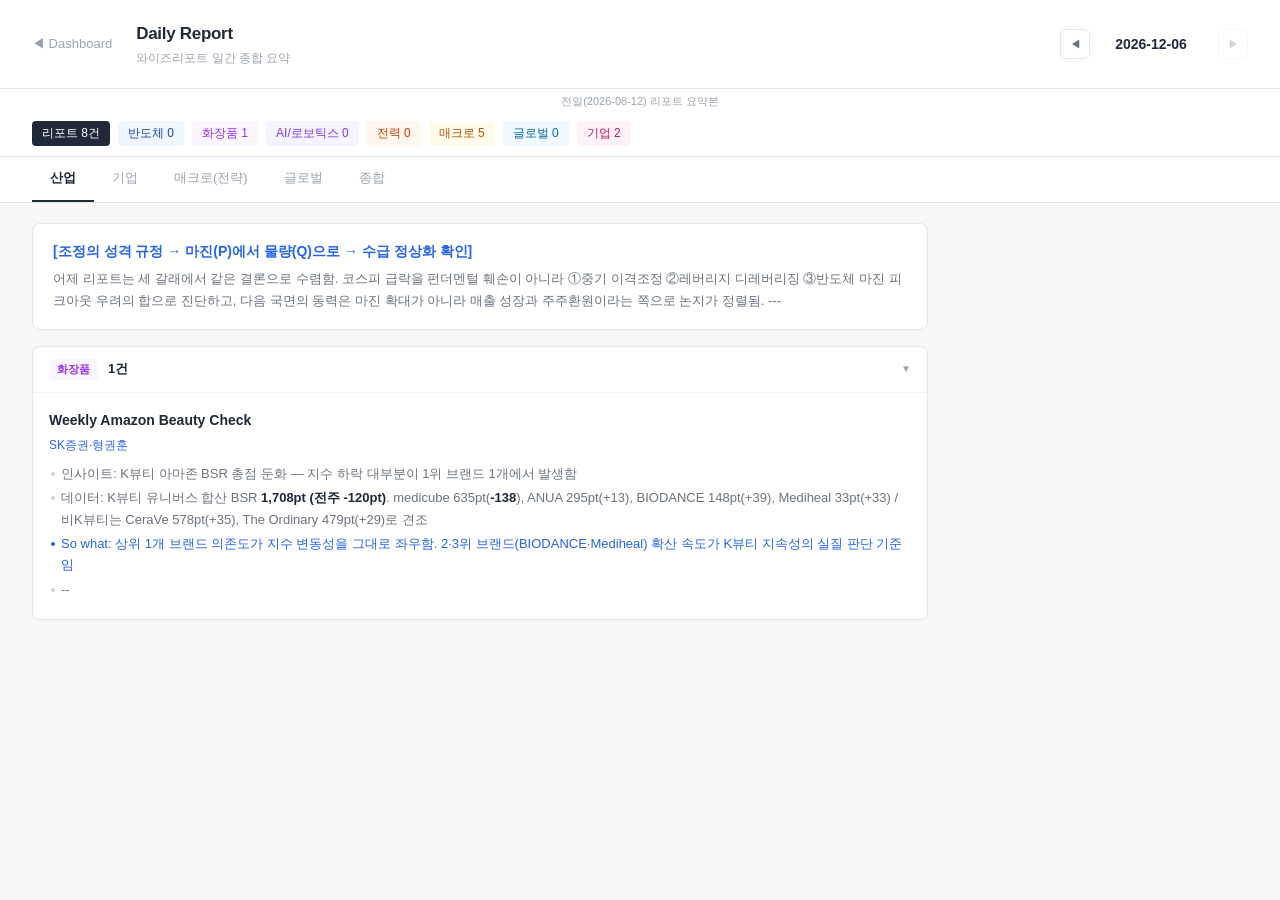
==== commit 5f474037: "Deploy snapshot 2026-08-13 07:01" ====
--- a/report.html
+++ b/report.html
@@ -4,6 +4,7 @@
 <meta charset="UTF-8">
 <meta name="viewport" content="width=device-width, initial-scale=1.0">
 <title>Daily Report | Reverent Partners</title>
+<link rel="icon" type="image/svg+xml" href="favicon.svg" />
 <style>
 :root {
   --bg: #f7f8fa;
@@ -30,6 +31,10 @@
   --tag-company-bg: #fdf2f8;
   --tag-global: #0369a1;
   --tag-global-bg: #f0f9ff;
+  --tag-airobot: #7c3aed;
+  --tag-airobot-bg: #f5f3ff;
+  --tag-power: #c2410c;
+  --tag-power-bg: #fff7ed;
   --shadow-sm: 0 1px 2px rgba(0,0,0,0.04);
   --shadow: 0 1px 3px rgba(0,0,0,0.06), 0 1px 2px rgba(0,0,0,0.04);
   --radius: 8px;
@@ -122,6 +127,8 @@
 .count-badge.macro { background: var(--tag-macro-bg); color: var(--tag-macro); }
 .count-badge.company { background: var(--tag-company-bg); color: var(--tag-company); }
 .count-badge.global { background: var(--tag-global-bg); color: var(--tag-global); }
+.count-badge.airobot { background: var(--tag-airobot-bg); color: var(--tag-airobot); }
+.count-badge.power { background: var(--tag-power-bg); color: var(--tag-power); }
 
 .tabs {
   display: flex; gap: 0;
@@ -187,6 +194,8 @@
 .sector-tag.macro { background: var(--tag-macro-bg); color: var(--tag-macro); }
 .sector-tag.company { background: var(--tag-company-bg); color: var(--tag-company); }
 .sector-tag.global { background: var(--tag-global-bg); color: var(--tag-global); }
+.sector-tag.airobot { background: var(--tag-airobot-bg); color: var(--tag-airobot); }
+.sector-tag.power { background: var(--tag-power-bg); color: var(--tag-power); }
 .sector-tag.featured { background: var(--accent-light); color: var(--accent); }
 
 .card-title { font-size: 13px; font-weight: 600; color: var(--text); flex: 1; }
@@ -476,6 +485,10 @@
       if (/화장품/.test(fl)) sector = '화장품';
       if (/통신/.test(fl)) sector = '통신';
       report.industry.push(...parseIndustrySection(sub, sector));
+    } else if (/AI[\s\/]*로보틱스/.test(fl)) {
+      report.industry.push(...parseIndustrySection(sub, 'AI/로보틱스'));
+    } else if (/전력/.test(fl) && !/기업/.test(fl)) {
+      report.industry.push(...parseIndustrySection(sub, '전력'));
     } else if (/글로벌/.test(fl)) {
       report.global.push(...parseIndustrySection(sub, '글로벌'));
     } else if (/매크로|전략/.test(fl)) {
@@ -673,7 +686,8 @@
   if (tm) badges.push('<span class="count-badge total">리포트 '+tm[1]+'건</span>');
   const sectors = [
     {re:/반도체\s*(\d+)/,cls:'semi',name:'반도체'},{re:/화장품\s*(\d+)/,cls:'cosmetics',name:'화장품'},
-    {re:/통신\s*(\d+)/,cls:'telecom',name:'통신'},{re:/매크로[+\s]?(?:전략)?\s*(\d+)/,cls:'macro',name:'매크로'},
+    {re:/통신\s*(\d+)/,cls:'telecom',name:'통신'},{re:/AI[\s\/]*로보틱스\s*(\d+)/,cls:'airobot',name:'AI/로보틱스'},
+    {re:/전력\s*(\d+)/,cls:'power',name:'전력'},{re:/매크로[+\s]?(?:전략)?\s*(\d+)/,cls:'macro',name:'매크로'},
     {re:/글로벌\s*(\d+)/,cls:'global',name:'글로벌'},{re:/기업[^0-9]*(\d+)/,cls:'company',name:'기업'},
   ];
   for (const s of sectors) { const m=meta.match(s.re); if(m) badges.push('<span class="count-badge '+s.cls+'">'+s.name+' '+m[1]+'</span>'); }
@@ -687,7 +701,7 @@
   for (const item of r.industry) { if (!bySector[item.sector]) bySector[item.sector]=[]; bySector[item.sector].push(item); }
   let html = '';
   for (const [sector, items] of Object.entries(bySector)) {
-    const tc = sector==='반도체'?'semi':sector==='화장품'?'cosmetics':'telecom';
+    const tc = sector==='반도체'?'semi':sector==='화장품'?'cosmetics':sector==='AI/로보틱스'?'airobot':sector==='전력'?'power':'telecom';
     html += '<div class="section-card"><div class="card-header" onclick="toggleCard(this)">';
     html += '<span class="sector-tag '+tc+'">'+esc(sector)+'</span>';
     html += '<span class="card-title">'+items.length+'건</span><span class="toggle-icon">&#9660;</span></div>';
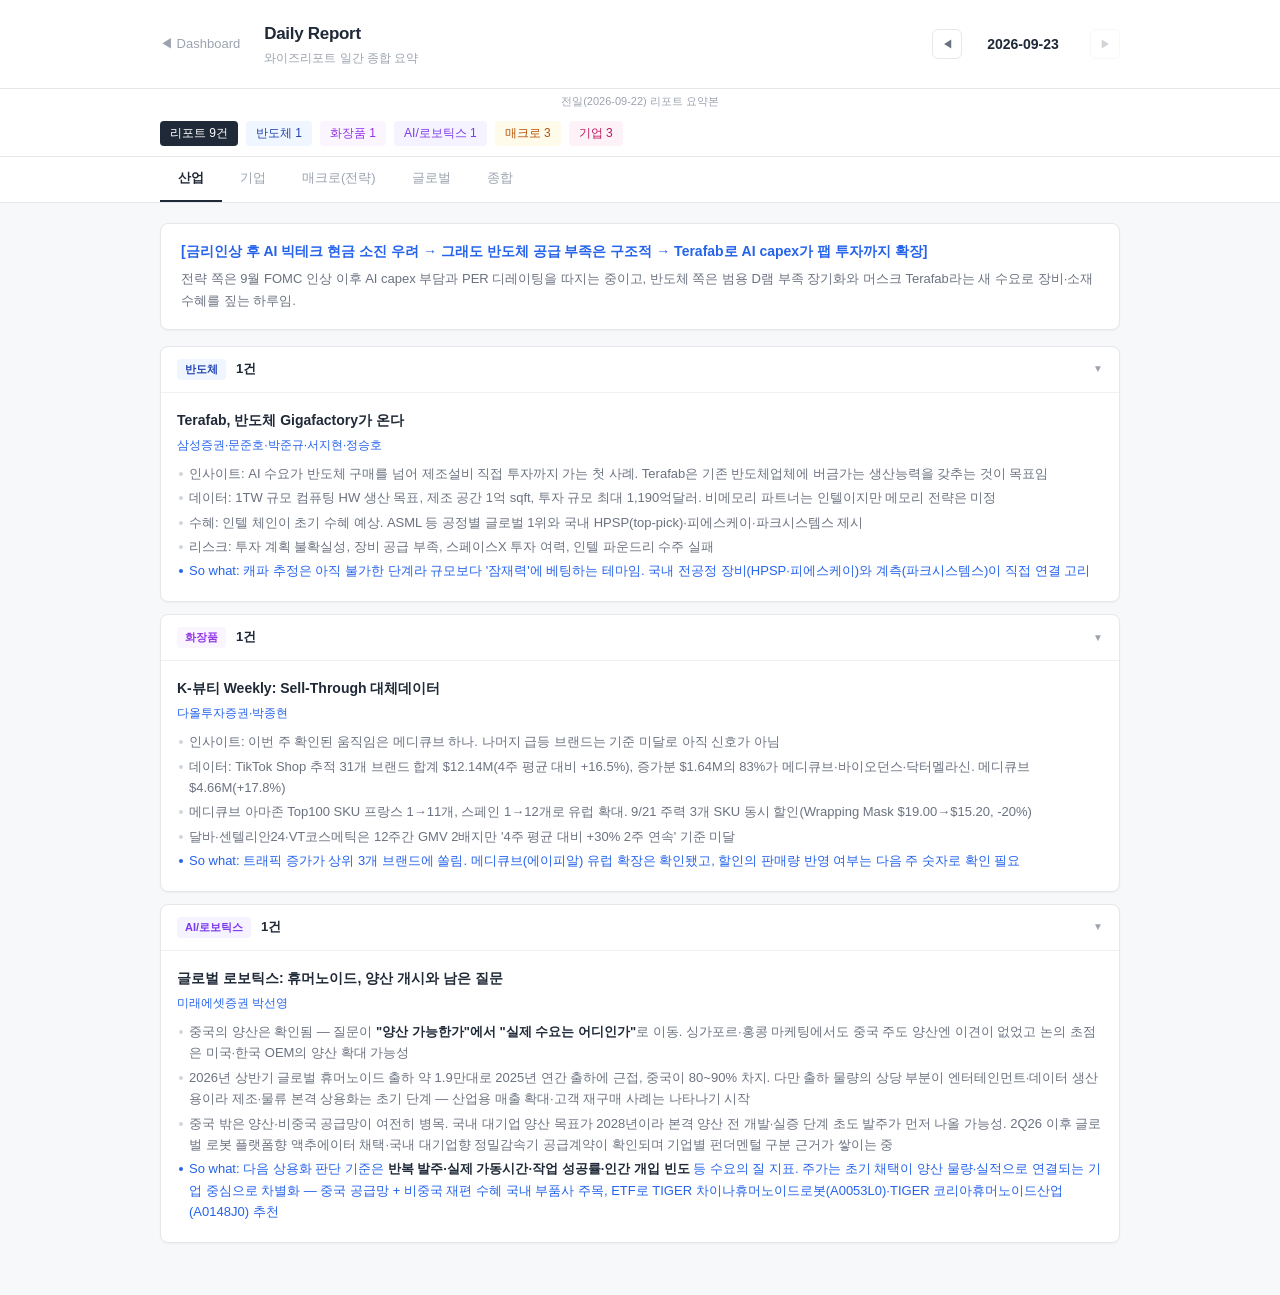
==== commit 9ee319ea: "report.html: 정본 뷰어로 동기화 — 미용의료·대체투자·엔캐리 특집·게시일·중앙정렬·글로벌 기타 누락 해소 Co-Authored-By: Claude Opus 5.5 <no" ====
--- a/report.html
+++ b/report.html
@@ -35,6 +35,10 @@
   --tag-airobot-bg: #f5f3ff;
   --tag-power: #c2410c;
   --tag-power-bg: #fff7ed;
+  --tag-altinv: #0f766e;
+  --tag-altinv-bg: #f0fdfa;
+  --tag-beautymed: #be185d;
+  --tag-beautymed-bg: #fdf2f8;
   --shadow-sm: 0 1px 2px rgba(0,0,0,0.04);
   --shadow: 0 1px 3px rgba(0,0,0,0.06), 0 1px 2px rgba(0,0,0,0.04);
   --radius: 8px;
@@ -49,6 +53,8 @@
   min-height: 100vh;
   line-height: 1.6;
   -webkit-font-smoothing: antialiased;
+  --col: 960px;              /* 중앙 콘텐츠 컬럼 폭 */
+  --gutter: max(32px, calc((100% - var(--col)) / 2));  /* 풀스크린에서 콘텐츠 가운데 정렬 */
 }
 
 ::-webkit-scrollbar { width: 5px; }
@@ -58,7 +64,7 @@
 .header {
   background: var(--bg-white);
   border-bottom: 1px solid var(--border);
-  padding: 20px 32px;
+  padding: 20px var(--gutter);
   display: flex;
   align-items: center;
   gap: 24px;
@@ -101,10 +107,10 @@
 .date-nav button:disabled { opacity: 0.3; cursor: default; }
 .date-nav .current-date { font-size: 14px; font-weight: 600; color: var(--text); min-width: 110px; text-align: center; }
 .date-nav .day-label { font-size: 12px; color: var(--text-light); }
-.date-note { font-size: 11px; color: var(--text-light); text-align: center; padding: 4px 32px 0; background: var(--bg-white); }
+.date-note { font-size: 11px; color: var(--text-light); text-align: center; padding: 4px var(--gutter) 0; background: var(--bg-white); }
 
 .report-meta {
-  padding: 10px 32px;
+  padding: 10px var(--gutter);
   background: var(--bg-white);
   border-bottom: 1px solid var(--border);
   display: flex;
@@ -129,10 +135,12 @@
 .count-badge.global { background: var(--tag-global-bg); color: var(--tag-global); }
 .count-badge.airobot { background: var(--tag-airobot-bg); color: var(--tag-airobot); }
 .count-badge.power { background: var(--tag-power-bg); color: var(--tag-power); }
+.count-badge.altinv { background: var(--tag-altinv-bg); color: var(--tag-altinv); }
+.count-badge.beautymed { background: var(--tag-beautymed-bg); color: var(--tag-beautymed); }
 
 .tabs {
   display: flex; gap: 0;
-  padding: 0 32px;
+  padding: 0 var(--gutter);
   background: var(--bg-white);
   border-bottom: 1px solid var(--border);
 }
@@ -149,7 +157,7 @@
 .tab:hover { color: var(--text-secondary); }
 .tab.active { color: var(--text); border-bottom-color: var(--text); font-weight: 600; }
 
-.content { padding: 20px 32px 40px; max-width: 960px; }
+.content { padding: 20px var(--gutter) 40px; }
 .tab-panel { display: none; }
 .tab-panel.active { display: block; }
 
@@ -196,6 +204,8 @@
 .sector-tag.global { background: var(--tag-global-bg); color: var(--tag-global); }
 .sector-tag.airobot { background: var(--tag-airobot-bg); color: var(--tag-airobot); }
 .sector-tag.power { background: var(--tag-power-bg); color: var(--tag-power); }
+.sector-tag.altinv { background: var(--tag-altinv-bg); color: var(--tag-altinv); }
+.sector-tag.beautymed { background: var(--tag-beautymed-bg); color: var(--tag-beautymed); }
 .sector-tag.featured { background: var(--accent-light); color: var(--accent); }
 
 .card-title { font-size: 13px; font-weight: 600; color: var(--text); flex: 1; }
@@ -219,6 +229,8 @@
 }
 .bullet.so-what { color: var(--accent); font-weight: 500; }
 .bullet.so-what::before { background: var(--accent); }
+.src-link { color: var(--accent); text-decoration: underline; text-underline-offset: 2px; word-break: break-all; }
+.src-link:hover { opacity: 0.75; }
 
 .featured-stock {
   background: var(--bg); border: 1px solid var(--border-light);
@@ -400,6 +412,7 @@
 <script>
 const DAY_NAMES = ['일', '월', '화', '수', '목', '금', '토'];
 let dates = [];
+let delivered = {};
 let currentIdx = 0;
 let currentReport = null;
 
@@ -408,6 +421,7 @@
     const res = await fetch('./daily-report/index.json');
     const data = await res.json();
     dates = data.dates || [];
+    delivered = data.delivered || {};
     if (dates.length === 0) {
       document.getElementById('loading').style.display = 'none';
       document.getElementById('empty').style.display = 'block';
@@ -445,7 +459,7 @@
 function parseReport(md) {
   const report = {
     meta: '', themes: '', overview: '',
-    industry: [], macro: [], global: [], featured: [], otherStocks: [],
+    industry: [], macro: [], macroSpecial: [], global: [], featured: [], featuredBeauty: [], otherStocks: [], globalOther: [],
     keyMessages: [], interpretation: [], checkpoints: [], watchlist: [],
     raw: md
   };
@@ -489,10 +503,20 @@
       report.industry.push(...parseIndustrySection(sub, 'AI/로보틱스'));
     } else if (/전력/.test(fl) && !/기업/.test(fl)) {
       report.industry.push(...parseIndustrySection(sub, '전력'));
+    } else if (/대체투자/.test(fl)) {
+      report.industry.push(...parseIndustrySection(sub, '대체투자'));
+    } else if (/미용의료/.test(fl) && !/기업|특징주/.test(fl)) {
+      report.industry.push(...parseIndustrySection(sub, '미용의료'));
+    } else if (/글로벌/.test(fl) && /기타/.test(fl)) {
+      report.globalOther = parseOtherStocks(sub);
     } else if (/글로벌/.test(fl)) {
       report.global.push(...parseIndustrySection(sub, '글로벌'));
+    } else if (/특집|엔.?캐리/.test(fl)) {
+      report.macroSpecial = parseIndustrySection(sub, '엔-캐리');
     } else if (/매크로|전략/.test(fl)) {
       report.macro = parseMacroSection(sub);
+    } else if (/미용의료/.test(fl) && /특징주|선별/.test(fl)) {
+      report.featuredBeauty = parseFeaturedStocks(sub);
     } else if (/기업.*특징주|기업.*선별/.test(fl)) {
       report.featured = parseFeaturedStocks(sub);
     } else if (/기타\s*기업/.test(fl)) {
@@ -659,11 +683,18 @@
   return items;
 }
 
+function deliveredDate(date) {
+  if (delivered[date]) return delivered[date];
+  var d = new Date(date + "T00:00:00");
+  do { d.setDate(d.getDate() + 1); } while (d.getDay() === 0 || d.getDay() === 6);
+  return d.getFullYear() + "-" + String(d.getMonth()+1).padStart(2,"0") + "-" + String(d.getDate()).padStart(2,"0");
+}
+
 function renderReport(r, date) {
   document.getElementById('loading').style.display = 'none';
-  var today = new Date();
-  var ty = today.getFullYear(), tm = String(today.getMonth()+1).padStart(2,'0'), td = String(today.getDate()).padStart(2,'0');
-  document.getElementById('current-date').textContent = ty+'-'+tm+'-'+td;
+  // 상단 날짜 = 정리·게시일(고정). index.json의 delivered 맵이 있으면 그 값,
+  // 없으면 리포트 발간일의 다음 영업일(주말 스킵)로 계산.
+  document.getElementById('current-date').textContent = deliveredDate(date);
   document.getElementById('day-label').textContent = '';
   document.getElementById('date-note').textContent = '전일(' + date + ') 리포트 요약본';
   document.getElementById('btn-prev').disabled = currentIdx >= dates.length - 1;
@@ -687,7 +718,7 @@
   const sectors = [
     {re:/반도체\s*(\d+)/,cls:'semi',name:'반도체'},{re:/화장품\s*(\d+)/,cls:'cosmetics',name:'화장품'},
     {re:/통신\s*(\d+)/,cls:'telecom',name:'통신'},{re:/AI[\s\/]*로보틱스\s*(\d+)/,cls:'airobot',name:'AI/로보틱스'},
-    {re:/전력\s*(\d+)/,cls:'power',name:'전력'},{re:/매크로[+\s]?(?:전략)?\s*(\d+)/,cls:'macro',name:'매크로'},
+    {re:/전력\s*(\d+)/,cls:'power',name:'전력'},{re:/대체투자\s*(\d+)/,cls:'altinv',name:'대체투자'},{re:/미용의료\s*(\d+)/,cls:'beautymed',name:'미용의료'},{re:/매크로[+\s]?(?:전략)?\s*(\d+)/,cls:'macro',name:'매크로'},
     {re:/글로벌\s*(\d+)/,cls:'global',name:'글로벌'},{re:/기업[^0-9]*(\d+)/,cls:'company',name:'기업'},
   ];
   for (const s of sectors) { const m=meta.match(s.re); if(m) badges.push('<span class="count-badge '+s.cls+'">'+s.name+' '+m[1]+'</span>'); }
@@ -701,7 +732,7 @@
   for (const item of r.industry) { if (!bySector[item.sector]) bySector[item.sector]=[]; bySector[item.sector].push(item); }
   let html = '';
   for (const [sector, items] of Object.entries(bySector)) {
-    const tc = sector==='반도체'?'semi':sector==='화장품'?'cosmetics':sector==='AI/로보틱스'?'airobot':sector==='전력'?'power':'telecom';
+    const tc = sector==='반도체'?'semi':sector==='화장품'?'cosmetics':sector==='AI/로보틱스'?'airobot':sector==='전력'?'power':sector==='대체투자'?'altinv':sector==='미용의료'?'beautymed':'telecom';
     html += '<div class="section-card"><div class="card-header" onclick="toggleCard(this)">';
     html += '<span class="sector-tag '+tc+'">'+esc(sector)+'</span>';
     html += '<span class="card-title">'+items.length+'건</span><span class="toggle-icon">&#9660;</span></div>';
@@ -719,41 +750,45 @@
   panel.innerHTML = html;
 }
 
+function featuredCardHtml(list, label, tagClass) {
+  let html = '<div class="section-card"><div class="card-header" onclick="toggleCard(this)">';
+  html += '<span class="sector-tag '+(tagClass||'featured')+'">'+esc(label)+'</span>';
+  html += '<span class="card-title">'+list.length+'개 선별</span><span class="toggle-icon">&#9660;</span></div>';
+  html += '<div class="card-body">';
+  for (const s of list) {
+    html += '<div class="featured-stock"><div class="stock-header">';
+    html += '<span class="stock-name">'+esc(s.name)+'</span>';
+    if (s.source) html += '<span class="stock-source">('+esc(s.source)+')</span>';
+    if (s.opinion) html += '<span class="stock-opinion">'+esc(s.opinion)+'</span>';
+    html += '</div>';
+    if (s.bullets && s.bullets.length > 0) {
+      for (const b of s.bullets) html += '<div class="bullet'+(/^So what/i.test(b)?' so-what':'')+'">'+boldify(esc(b))+'</div>';
+    }
+    if (s.paragraphs && s.paragraphs.length > 0) {
+      for (const p of s.paragraphs) html += '<div class="bullet">'+boldify(esc(p))+'</div>';
+    }
+    if (s.table && s.table.length >= 2) {
+      html += '<table class="broker-table"><thead><tr>';
+      for (const h of s.table[0]) html += '<th>'+esc(h)+'</th>';
+      html += '</tr></thead><tbody>';
+      for (let ti=1;ti<s.table.length;ti++) {
+        html += '<tr>';
+        for (const c of s.table[ti]) html += '<td>'+boldify(esc(c))+'</td>';
+        html += '</tr>';
+      }
+      html += '</tbody></table>';
+    }
+    html += '</div>';
+  }
+  html += '</div></div>';
+  return html;
+}
+
 function renderCompany(r) {
   const panel = document.getElementById('panel-company');
   let html = '';
-  if (r.featured.length > 0) {
-    html += '<div class="section-card"><div class="card-header" onclick="toggleCard(this)">';
-    html += '<span class="sector-tag featured">특징주</span>';
-    html += '<span class="card-title">'+r.featured.length+'개 선별</span><span class="toggle-icon">&#9660;</span></div>';
-    html += '<div class="card-body">';
-    for (const s of r.featured) {
-      html += '<div class="featured-stock"><div class="stock-header">';
-      html += '<span class="stock-name">'+esc(s.name)+'</span>';
-      if (s.source) html += '<span class="stock-source">('+esc(s.source)+')</span>';
-      if (s.opinion) html += '<span class="stock-opinion">'+esc(s.opinion)+'</span>';
-      html += '</div>';
-      if (s.bullets && s.bullets.length > 0) {
-        for (const b of s.bullets) html += '<div class="bullet'+(/^So what/i.test(b)?' so-what':'')+'">'+boldify(esc(b))+'</div>';
-      }
-      if (s.paragraphs && s.paragraphs.length > 0) {
-        for (const p of s.paragraphs) html += '<div class="bullet">'+boldify(esc(p))+'</div>';
-      }
-      if (s.table && s.table.length >= 2) {
-        html += '<table class="broker-table"><thead><tr>';
-        for (const h of s.table[0]) html += '<th>'+esc(h)+'</th>';
-        html += '</tr></thead><tbody>';
-        for (let ti=1;ti<s.table.length;ti++) {
-          html += '<tr>';
-          for (const c of s.table[ti]) html += '<td>'+boldify(esc(c))+'</td>';
-          html += '</tr>';
-        }
-        html += '</tbody></table>';
-      }
-      html += '</div>';
-    }
-    html += '</div></div>';
-  }
+  if (r.featured.length > 0) html += featuredCardHtml(r.featured, '특징주', 'featured');
+  if (r.featuredBeauty && r.featuredBeauty.length > 0) html += featuredCardHtml(r.featuredBeauty, '미용의료 특징주', 'beautymed');
   if (r.otherStocks.length > 0) {
     html += '<div class="section-card"><div class="card-header" onclick="toggleCard(this)">';
     html += '<span class="sector-tag company">기타</span>';
@@ -770,32 +805,65 @@
 
 function renderMacro(r) {
   const panel = document.getElementById('panel-macro');
-  if (r.macro.length === 0) { panel.innerHTML = '<div class="empty-state">매크로 리포트 없음</div>'; return; }
-  let html = '<div class="section-card"><div class="card-header" onclick="toggleCard(this)">';
-  html += '<span class="sector-tag macro">매크로+전략</span>';
-  html += '<span class="card-title">'+r.macro.length+'건 통합</span><span class="toggle-icon">&#9660;</span></div>';
-  html += '<div class="card-body"><div class="macro-content">';
-  for (const item of r.macro) html += '<div class="macro-bullet">'+boldify(esc(item))+'</div>';
-  html += '</div></div></div>';
+  let html = '';
+  if (r.macro.length > 0) {
+    html += '<div class="section-card"><div class="card-header" onclick="toggleCard(this)">';
+    html += '<span class="sector-tag macro">매크로+전략</span>';
+    html += '<span class="card-title">'+r.macro.length+'건 통합</span><span class="toggle-icon">&#9660;</span></div>';
+    html += '<div class="card-body"><div class="macro-content">';
+    for (const item of r.macro) html += '<div class="macro-bullet">'+boldify(esc(item))+'</div>';
+    html += '</div></div></div>';
+  }
+  if (r.macroSpecial && r.macroSpecial.length > 0) {
+    html += '<div class="section-card"><div class="card-header" onclick="toggleCard(this)">';
+    html += '<span class="sector-tag macro">엔-캐리 청산 특집</span>';
+    html += '<span class="card-title">'+r.macroSpecial.length+'개 리포트</span><span class="toggle-icon">&#9660;</span></div>';
+    html += '<div class="card-body">';
+    for (const item of r.macroSpecial) {
+      html += '<div class="report-item"><div class="report-title">'+boldify(linkify(esc(item.title)))+'</div>';
+      if (item.source) html += '<div class="report-source">'+esc(item.source)+'</div>';
+      for (const b of item.bullets) {
+        html += '<div class="bullet'+(/^So what/i.test(b)?' so-what':'')+'">'+boldify(linkify(esc(b)))+'</div>';
+      }
+      html += '</div>';
+    }
+    html += '</div></div>';
+  }
+  if (!html) html = '<div class="empty-state">매크로 리포트 없음</div>';
   panel.innerHTML = html;
 }
 
 function renderGlobal(r) {
   const panel = document.getElementById('panel-global');
-  if (r.global.length === 0) { panel.innerHTML = '<div class="empty-state">글로벌 리포트 없음</div>'; return; }
-  let html = '<div class="section-card"><div class="card-header" onclick="toggleCard(this)">';
-  html += '<span class="sector-tag global">글로벌</span>';
-  html += '<span class="card-title">'+r.global.length+'건</span><span class="toggle-icon">&#9660;</span></div>';
-  html += '<div class="card-body">';
-  for (const item of r.global) {
-    html += '<div class="report-item"><div class="report-title">'+boldify(esc(item.title))+'</div>';
-    if (item.source) html += '<div class="report-source">'+esc(item.source)+'</div>';
-    for (const b of item.bullets) {
-      html += '<div class="bullet'+(/^So what/i.test(b)?' so-what':'')+'">'+boldify(esc(b))+'</div>';
-    }
-    html += '</div>';
-  }
-  html += '</div></div>';
+  const other = r.globalOther || [];
+  if (r.global.length === 0 && other.length === 0) { panel.innerHTML = '<div class="empty-state">글로벌 리포트 없음</div>'; return; }
+  let html = '';
+  if (r.global.length > 0) {
+    html += '<div class="section-card"><div class="card-header" onclick="toggleCard(this)">';
+    html += '<span class="sector-tag global">글로벌</span>';
+    html += '<span class="card-title">'+r.global.length+'건</span><span class="toggle-icon">&#9660;</span></div>';
+    html += '<div class="card-body">';
+    for (const item of r.global) {
+      html += '<div class="report-item"><div class="report-title">'+boldify(esc(item.title))+'</div>';
+      if (item.source) html += '<div class="report-source">'+esc(item.source)+'</div>';
+      for (const b of item.bullets) {
+        html += '<div class="bullet'+(/^So what/i.test(b)?' so-what':'')+'">'+boldify(esc(b))+'</div>';
+      }
+      html += '</div>';
+    }
+    html += '</div></div>';
+  }
+  if (other.length > 0) {
+    // 선별에서 빠진 나머지 글로벌 리포트: 종목 | 증권사 | 핵심 한 줄
+    html += '<div class="section-card"><div class="card-header" onclick="toggleCard(this)">';
+    html += '<span class="sector-tag global">글로벌 기타</span>';
+    html += '<span class="card-title">'+other.length+'건</span><span class="toggle-icon">&#9660;</span></div>';
+    html += '<div class="card-body"><table class="other-stocks">';
+    for (const s of other) {
+      html += '<tr><td class="stock-col">'+esc(s.name)+'</td><td class="opinion-col">'+esc(s.opinion)+'</td><td class="desc-col">'+boldify(esc(s.desc))+'</td></tr>';
+    }
+    html += '</table></div></div>';
+  }
   panel.innerHTML = html;
 }
 
@@ -833,6 +901,7 @@
 
 function esc(s) { return s ? s.replace(/&/g,'&amp;').replace(/</g,'&lt;').replace(/>/g,'&gt;') : ''; }
 function boldify(s) { return s.replace(/\*\*(.+?)\*\*/g, '<span class="bold">$1</span>'); }
+function linkify(s) { return s.replace(/\[([^\]]+)\]\((https?:\/\/[^\s)]+)\)/g, '<a href="$2" target="_blank" rel="noopener" class="src-link">$1</a>'); }
 function toggleCard(h) { h.parentElement.classList.toggle('collapsed'); }
 
 document.getElementById('tabs').addEventListener('click', (e) => {
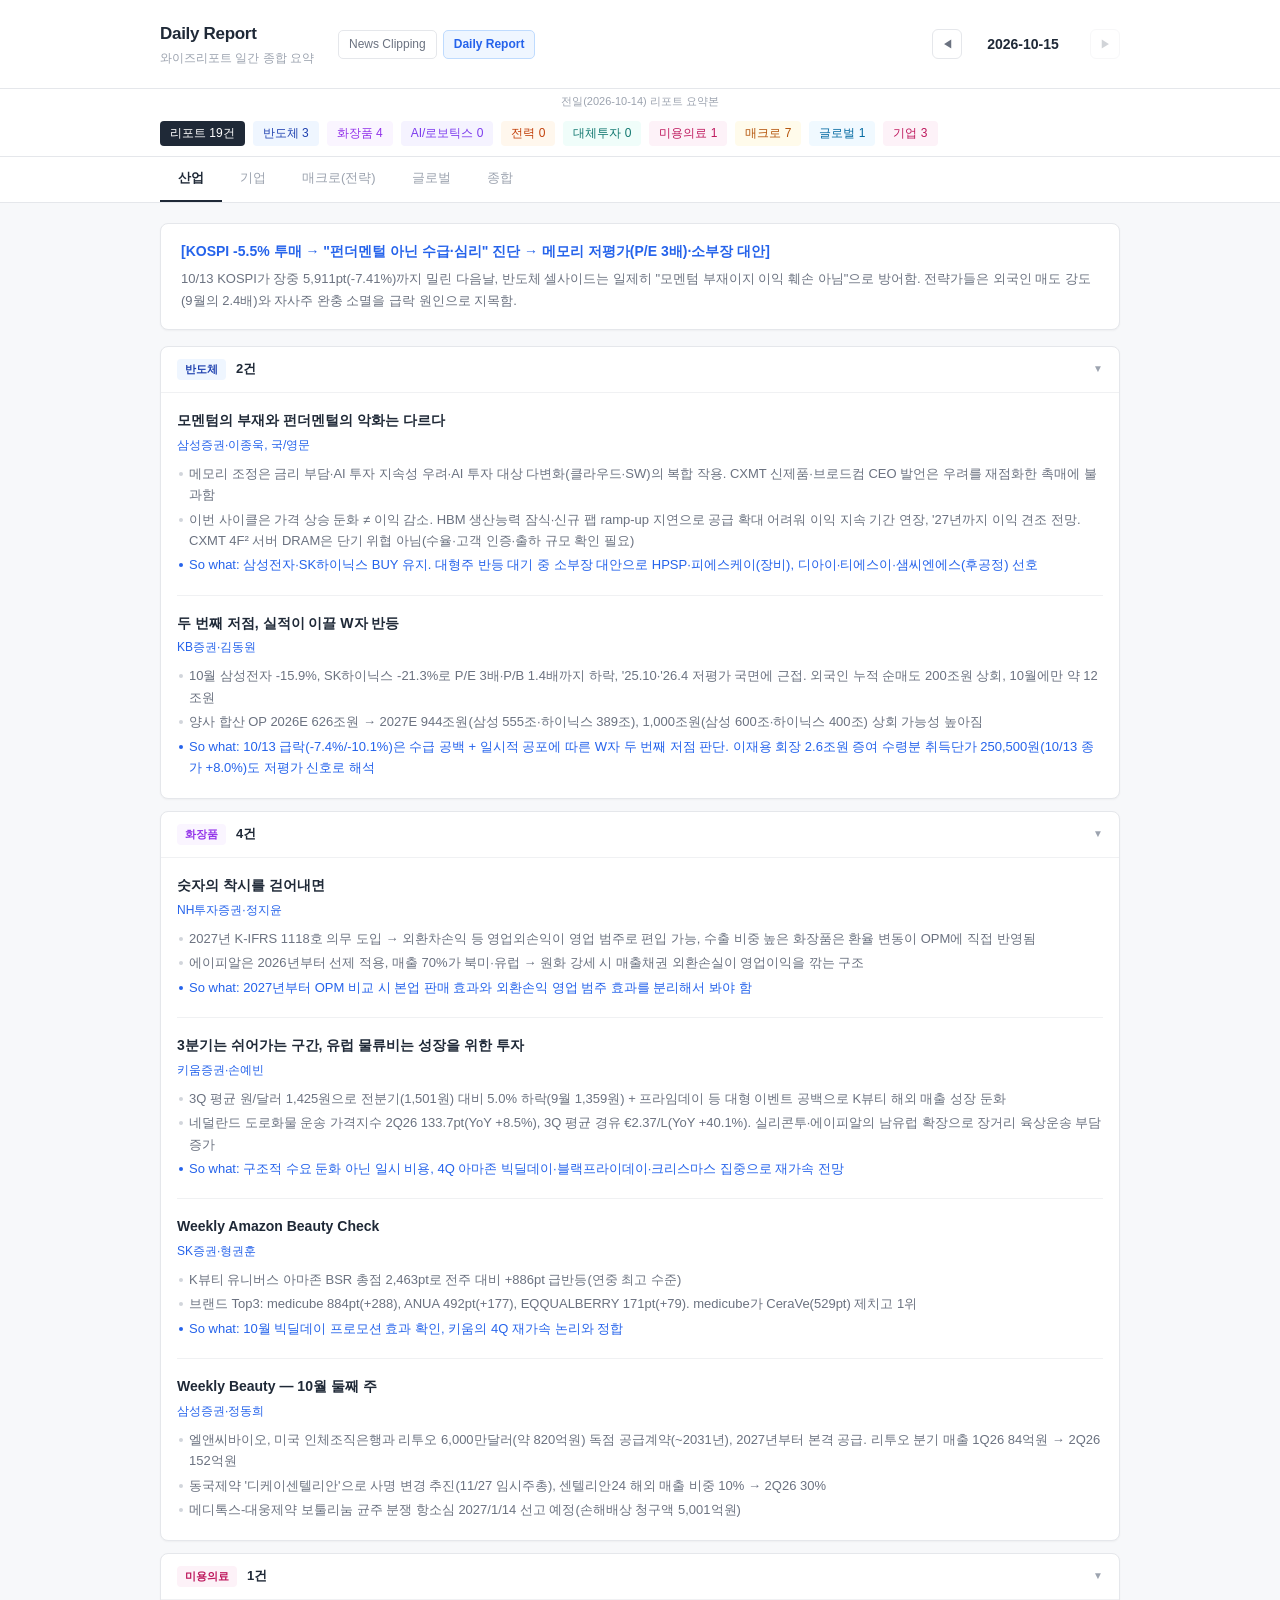
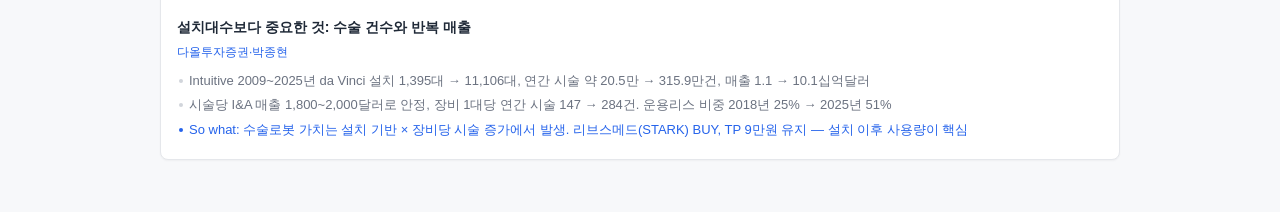
==== commit 57052efb: "Sync report.html with updated cross-navigation header Co-Authored-By: Claude Opus 4.6 <noreply@anthr" ====
--- a/report.html
+++ b/report.html
@@ -83,6 +83,21 @@
   gap: 4px;
 }
 .back-link:hover { color: var(--accent); }
+.header-nav {
+  display: flex;
+  gap: 6px;
+}
+.header-nav a {
+  font-size: 12px;
+  color: var(--text-secondary);
+  text-decoration: none;
+  padding: 4px 10px;
+  border: 1px solid var(--border);
+  border-radius: 5px;
+  transition: all 0.15s;
+}
+.header-nav a:hover { background: var(--bg); border-color: #d1d5db; color: var(--accent); }
+.header-nav a.active { background: var(--accent-light); border-color: var(--accent-border); color: var(--accent); font-weight: 600; }
 
 .date-nav {
   display: flex;
@@ -371,10 +386,13 @@
 <body>
 
 <div class="header">
-  <a href="index.html" class="back-link">&#9664; Dashboard</a>
   <div>
     <h1>Daily Report</h1>
     <div class="subtitle">와이즈리포트 일간 종합 요약</div>
+  </div>
+  <div class="header-nav">
+    <a href="index.html#news">News Clipping</a>
+    <a class="active">Daily Report</a>
   </div>
   <div class="date-nav">
     <button id="btn-prev" title="이전 날짜">&#9664;</button>
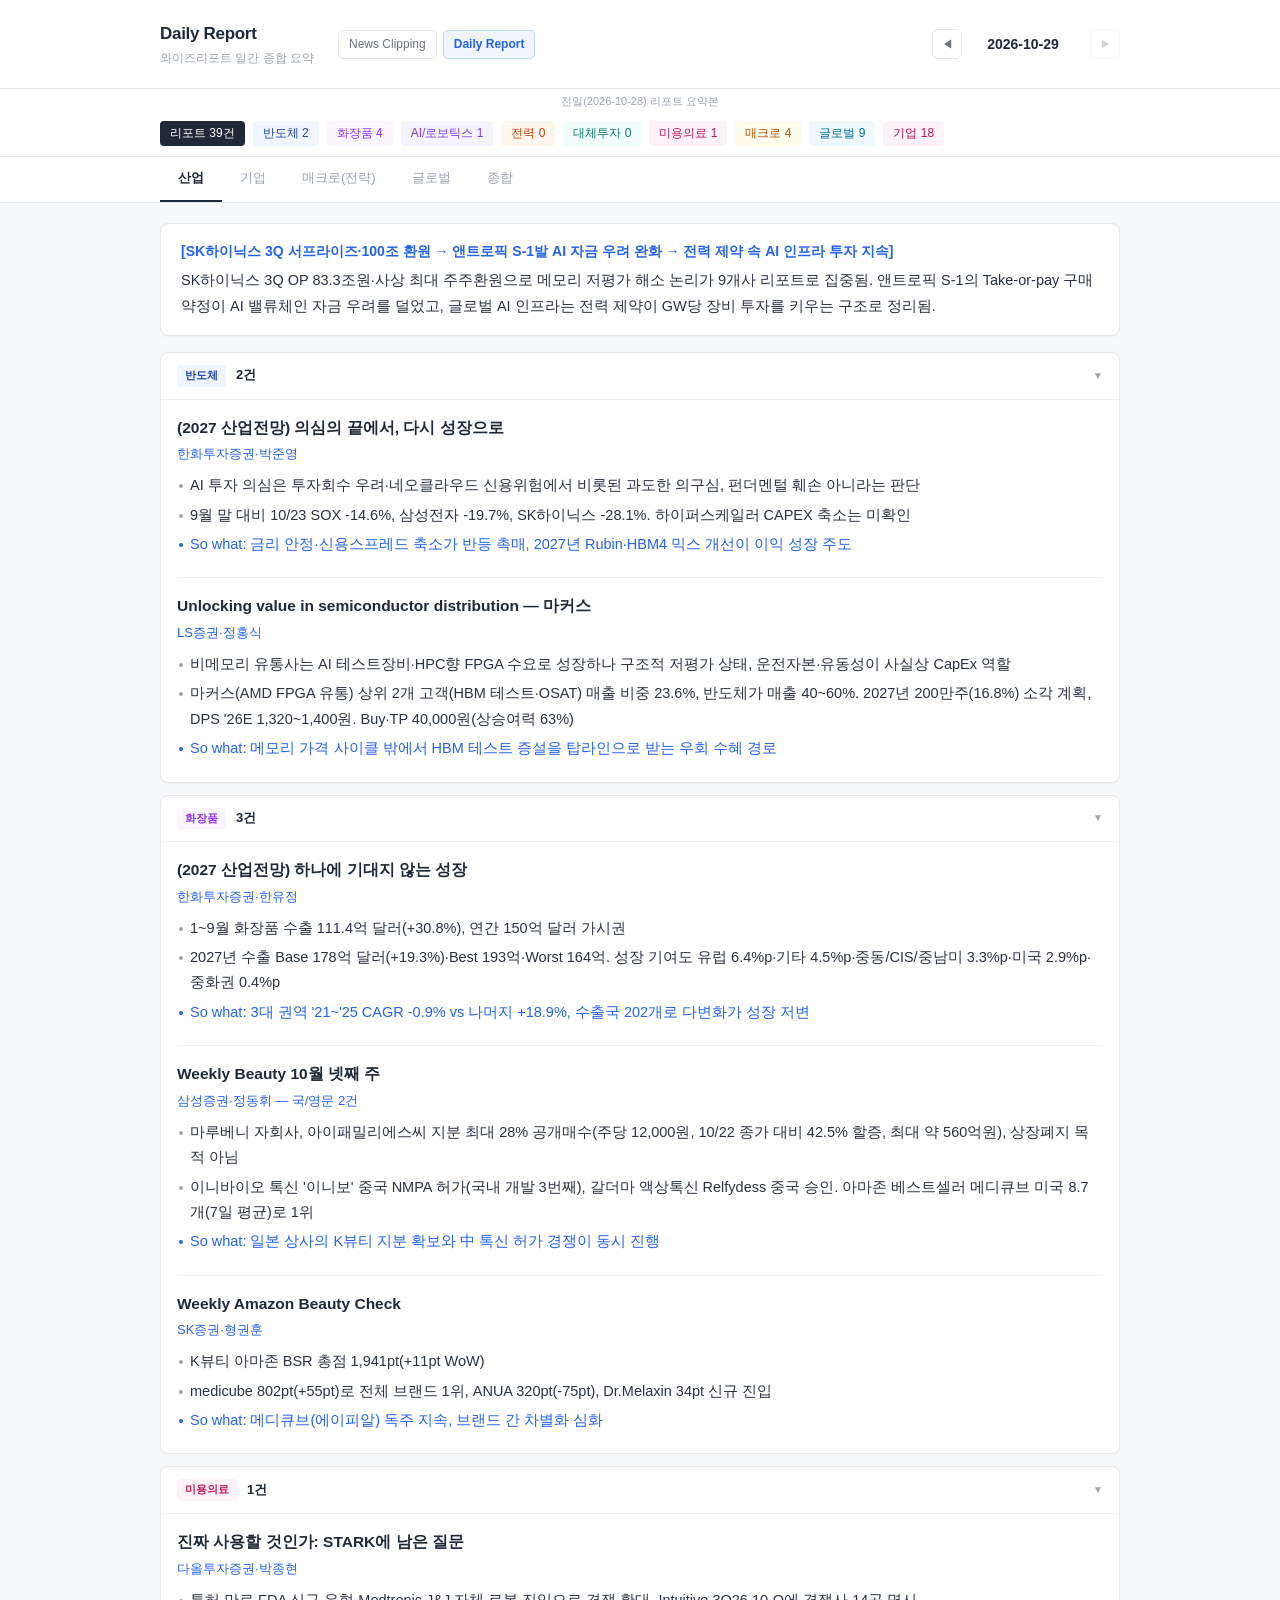
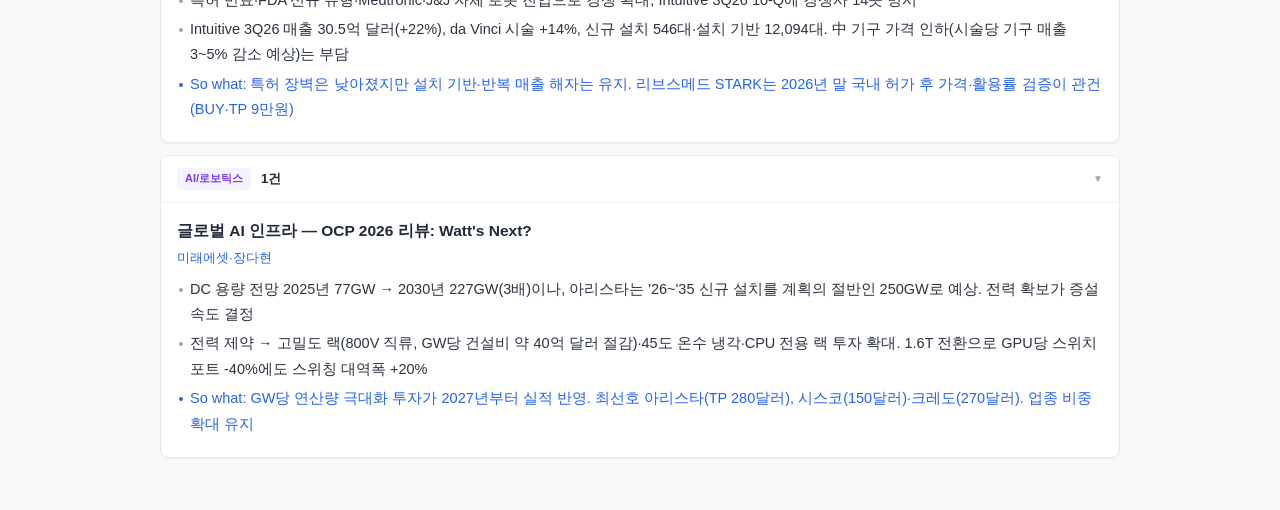
==== commit d3d410f2: "style: 본문 가독성 개선 — 본문색 회색(#6b7280)→짙은색(#2b3341), 본문 13→14.5px·제목 14→15.5px Co-Authored-By: Claude Op" ====
--- a/report.html
+++ b/report.html
@@ -14,6 +14,7 @@
   --text: #1f2937;
   --text-secondary: #6b7280;
   --text-light: #9ca3af;
+  --text-body: #2b3341;   /* 본문 가독성용 (기존 회색 #6b7280 대체) */
   --accent: #2563eb;
   --accent-light: #eff6ff;
   --accent-border: #bfdbfe;
@@ -185,7 +186,7 @@
   box-shadow: var(--shadow-sm);
 }
 .theme-bar .themes { font-size: 14px; font-weight: 700; color: var(--accent); margin-bottom: 6px; }
-.theme-bar .overview { font-size: 13px; color: var(--text-secondary); line-height: 1.7; }
+.theme-bar .overview { font-size: 14.5px; color: var(--text-body); line-height: 1.75; }
 
 .section-card {
   background: var(--bg-white);
@@ -231,16 +232,16 @@
 
 .report-item { margin-bottom: 16px; padding-bottom: 16px; border-bottom: 1px solid var(--border-light); }
 .report-item:last-child { margin-bottom: 0; border-bottom: none; padding-bottom: 0; }
-.report-title { font-size: 14px; font-weight: 600; color: var(--text); margin-bottom: 4px; }
-.report-source { font-size: 12px; color: var(--accent); margin-bottom: 8px; }
+.report-title { font-size: 15.5px; font-weight: 600; color: var(--text); margin-bottom: 4px; }
+.report-source { font-size: 13px; color: var(--accent); margin-bottom: 8px; }
 .bullet {
-  font-size: 13px; color: var(--text-secondary);
-  padding-left: 12px; position: relative;
-  margin-bottom: 3px; line-height: 1.65;
+  font-size: 14.5px; color: var(--text-body);
+  padding-left: 13px; position: relative;
+  margin-bottom: 4px; line-height: 1.75;
 }
 .bullet::before {
-  content: ''; position: absolute; left: 2px; top: 9px;
-  width: 4px; height: 4px; border-radius: 50%; background: #d1d5db;
+  content: ''; position: absolute; left: 2px; top: 11px;
+  width: 4px; height: 4px; border-radius: 50%; background: #9ca3af;
 }
 .bullet.so-what { color: var(--accent); font-weight: 500; }
 .bullet.so-what::before { background: var(--accent); }
@@ -253,21 +254,21 @@
 }
 .featured-stock:last-child { margin-bottom: 0; }
 .stock-header { display: flex; align-items: center; gap: 8px; margin-bottom: 8px; flex-wrap: wrap; }
-.stock-name { font-size: 14px; font-weight: 700; color: var(--text); }
-.stock-source { font-size: 12px; color: var(--text-light); }
+.stock-name { font-size: 15.5px; font-weight: 700; color: var(--text); }
+.stock-source { font-size: 13px; color: var(--text-secondary); }
 .stock-opinion {
   font-size: 11px; font-weight: 600; color: var(--accent);
   background: var(--accent-light); border: 1px solid var(--accent-border);
   padding: 1px 8px; border-radius: 4px;
 }
-.stock-body { font-size: 13px; color: var(--text-secondary); line-height: 1.75; }
-
-.other-stocks { width: 100%; font-size: 13px; border-collapse: collapse; }
+.stock-body { font-size: 14.5px; color: var(--text-body); line-height: 1.8; }
+
+.other-stocks { width: 100%; font-size: 14px; border-collapse: collapse; }
 .other-stocks td { padding: 8px 10px; border-bottom: 1px solid var(--border-light); vertical-align: top; }
 .other-stocks tr:last-child td { border-bottom: none; }
 .stock-col { font-weight: 600; color: var(--text); white-space: nowrap; width: 100px; }
-.opinion-col { color: var(--accent); white-space: nowrap; width: 120px; font-size: 12px; }
-.desc-col { color: var(--text-secondary); }
+.opinion-col { color: var(--accent); white-space: nowrap; width: 120px; font-size: 13px; }
+.desc-col { color: var(--text-body); }
 
 .key-messages, .interpretation, .watchlist {
   background: var(--bg-white); border: 1px solid var(--border);
@@ -282,10 +283,10 @@
 }
 .key-msg-item { margin-bottom: 14px; padding-left: 12px; border-left: 2px solid var(--border); }
 .key-msg-item:last-child { margin-bottom: 0; }
-.msg-title { font-size: 13px; font-weight: 600; color: var(--text); margin-bottom: 3px; }
-.msg-body { font-size: 12px; color: var(--text-secondary); line-height: 1.65; }
-
-.interp-item { margin-bottom: 12px; font-size: 13px; line-height: 1.7; color: var(--text-secondary); }
+.msg-title { font-size: 14.5px; font-weight: 600; color: var(--text); margin-bottom: 3px; }
+.msg-body { font-size: 14px; color: var(--text-body); line-height: 1.75; }
+
+.interp-item { margin-bottom: 12px; font-size: 14.5px; line-height: 1.75; color: var(--text-body); }
 .interp-item:last-child { margin-bottom: 0; }
 .interp-topic { font-weight: 600; color: var(--text); }
 
@@ -296,7 +297,7 @@
 }
 .checkpoints h4 { font-size: 12px; font-weight: 600; color: var(--accent); margin-bottom: 8px; }
 .checkpoint-item {
-  font-size: 12px; color: var(--text-secondary);
+  font-size: 13.5px; color: var(--text-body);
   margin-bottom: 4px; padding-left: 10px;
   position: relative; line-height: 1.6;
 }
@@ -306,7 +307,7 @@
 }
 
 .watch-item {
-  font-size: 13px; color: var(--text-secondary);
+  font-size: 14.5px; color: var(--text-body);
   margin-bottom: 6px; padding-left: 12px;
   position: relative; line-height: 1.6;
 }
@@ -315,7 +316,7 @@
   width: 5px; height: 5px; border-radius: 50%; background: var(--text-light);
 }
 
-.macro-content { font-size: 13px; line-height: 1.75; color: var(--text-secondary); }
+.macro-content { font-size: 14.5px; line-height: 1.8; color: var(--text-body); }
 .macro-bullet { margin-bottom: 10px; padding-left: 12px; position: relative; }
 .macro-bullet::before {
   content: ''; position: absolute; left: 1px; top: 9px;
@@ -375,7 +376,7 @@
   .content { padding: 14px 16px 32px; }
   .theme-bar { padding: 12px 14px; }
   .theme-bar .themes { font-size: 13px; }
-  .theme-bar .overview { font-size: 12px; }
+  .theme-bar .overview { font-size: 13.5px; }
   .section-card .card-header { padding: 10px 12px; }
   .card-body { padding: 12px; }
   .featured-stock { padding: 10px 12px; }
